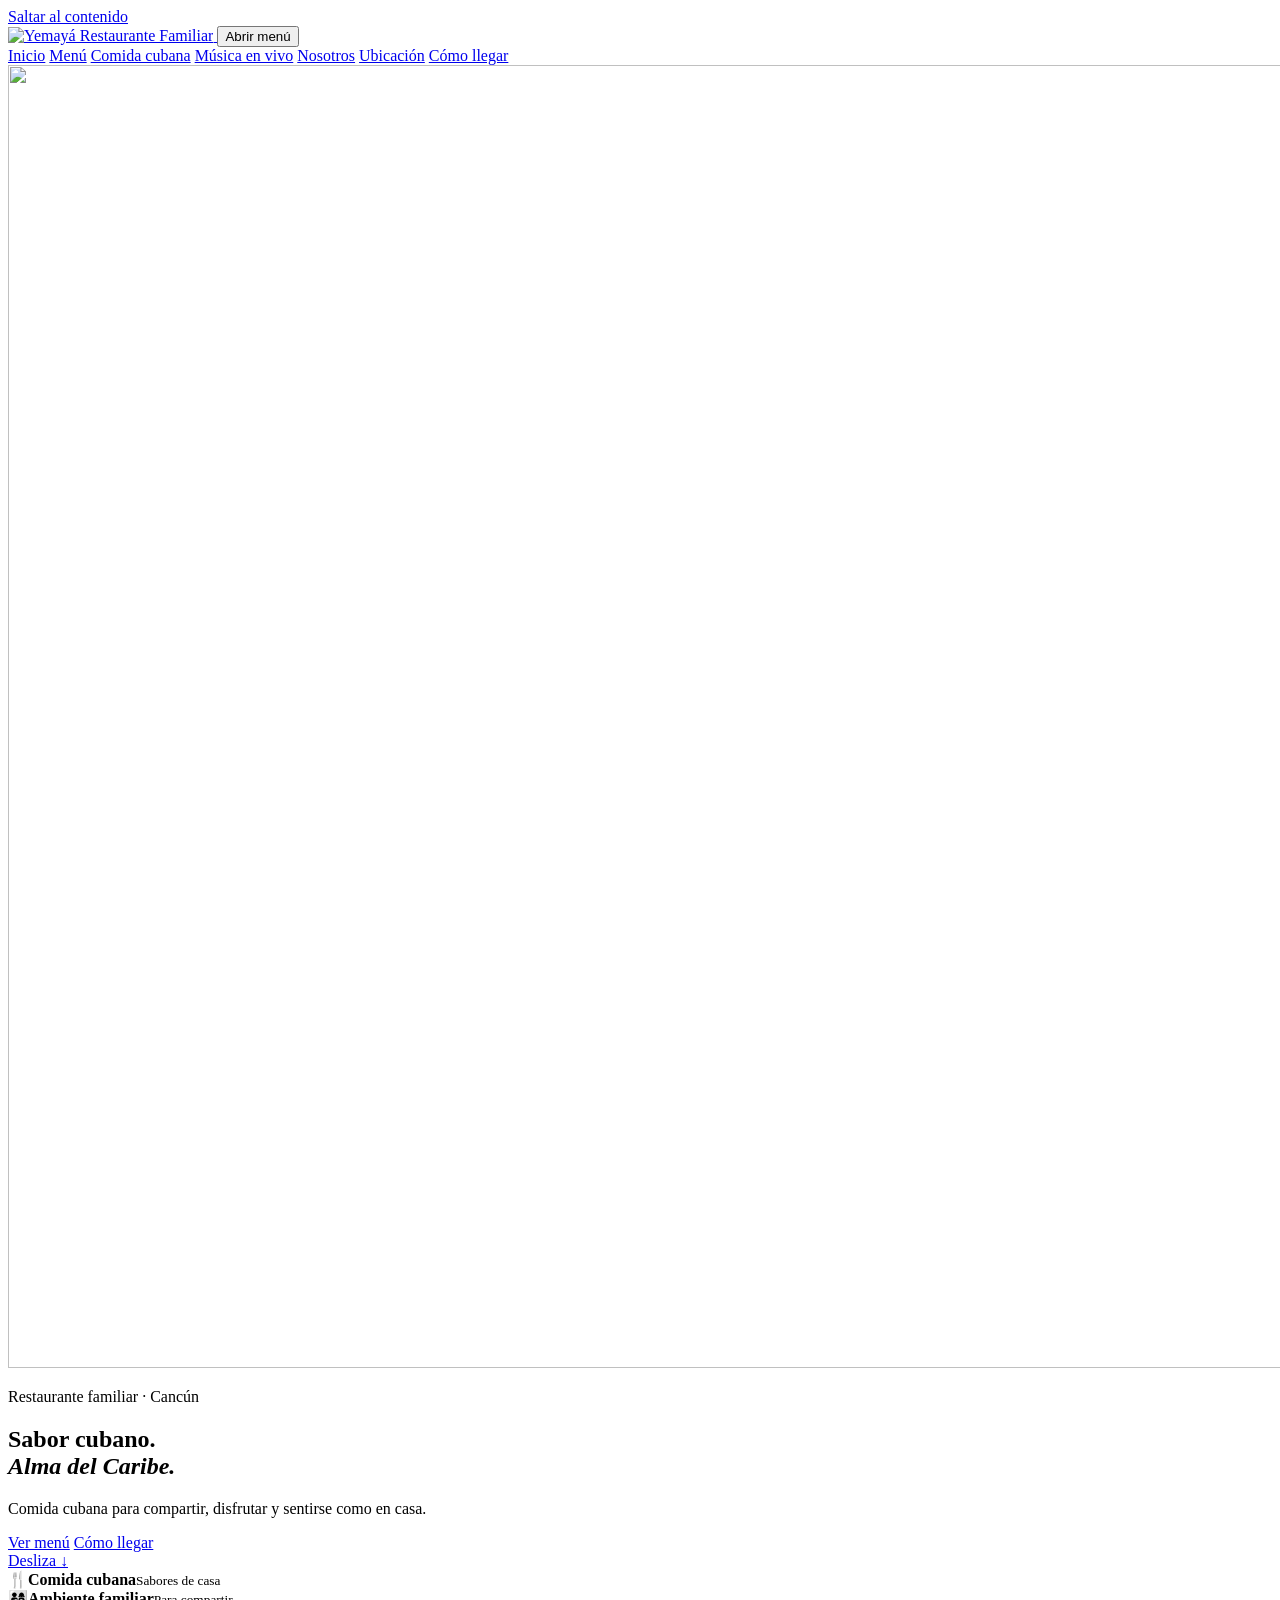
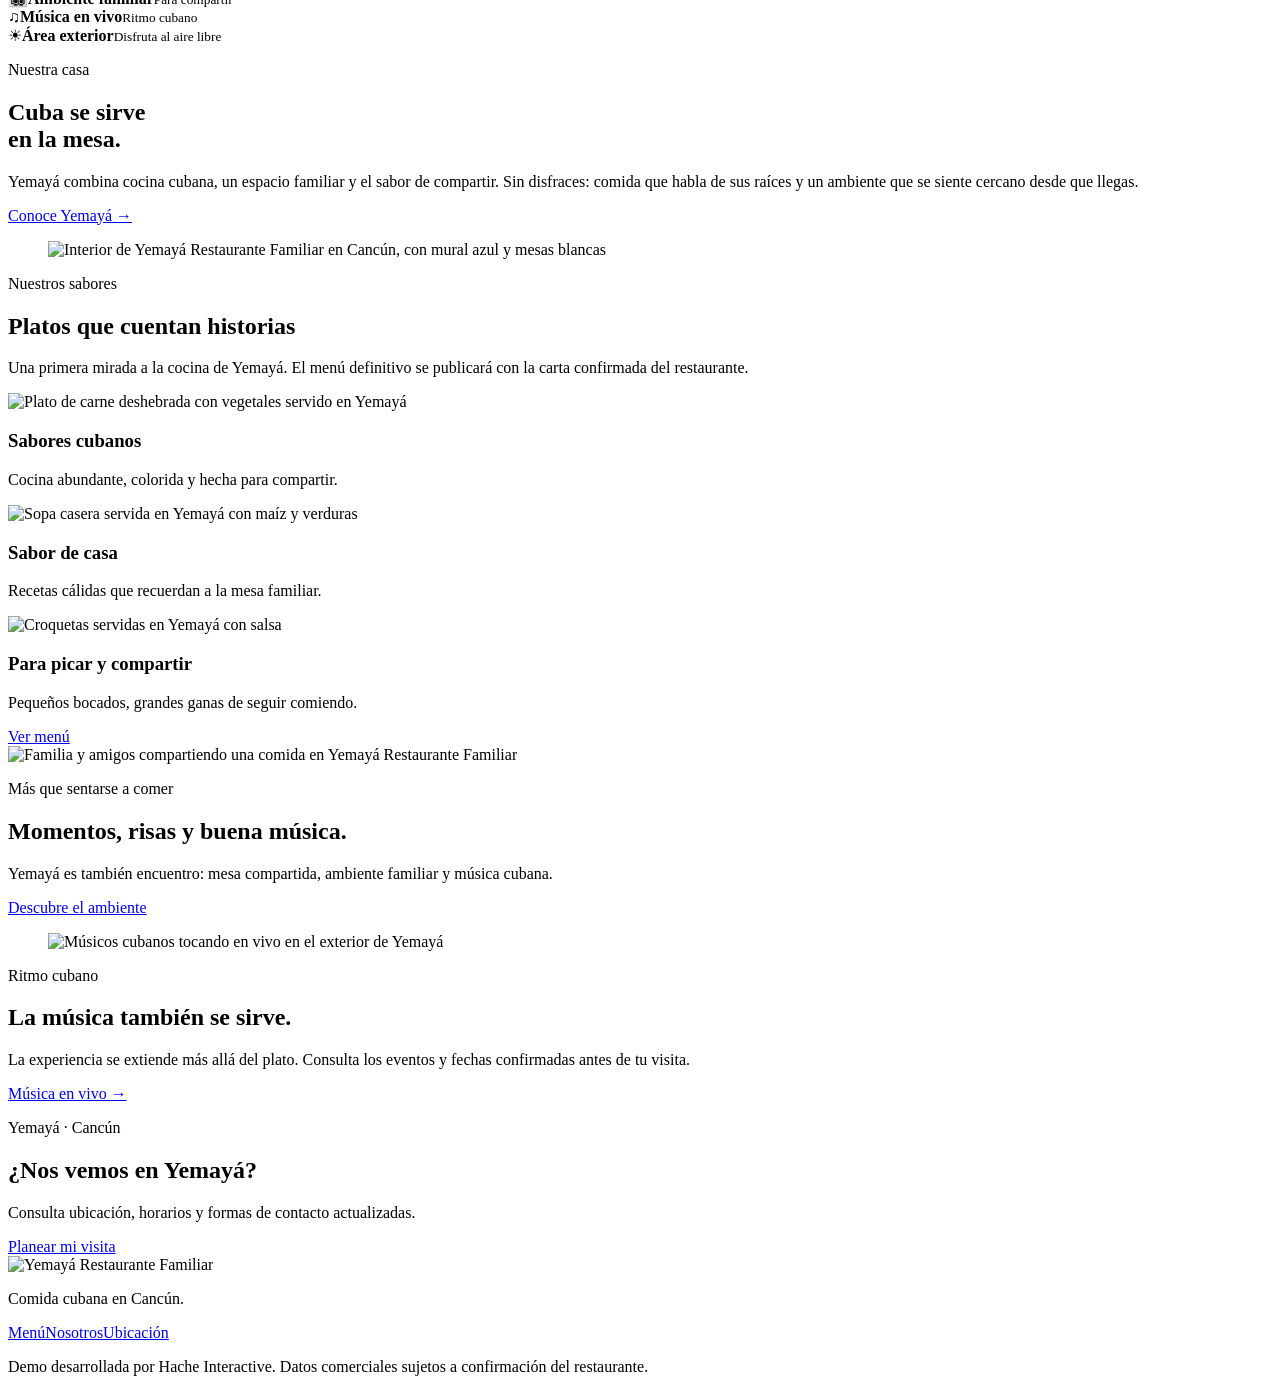
==== index.html @ 896ebc2c "Build SEO-first mobile homepage" ====
<!doctype html>
<html lang="es-MX">
<head>
  <meta charset="utf-8">
  <meta name="viewport" content="width=device-width,initial-scale=1,viewport-fit=cover">
  <title>Comida cubana en Cancún | Yemayá Restaurante Familiar</title>
  <meta name="description" content="Descubre Yemayá Restaurante Familiar: comida cubana en Cancún, ambiente familiar, sabores caseros y música cubana en vivo.">
  <link rel="canonical" href="https://yemaya.hacheinteractive.com/">
  <meta name="theme-color" content="#062d57">
  <meta property="og:type" content="website">
  <meta property="og:locale" content="es_MX">
  <meta property="og:title" content="Yemayá Restaurante Familiar | Comida cubana en Cancún">
  <meta property="og:description" content="Comida cubana, ambiente familiar y sabor de casa en Cancún.">
  <meta property="og:url" content="https://yemaya.hacheinteractive.com/">
  <meta property="og:image" content="https://yemaya.hacheinteractive.com/assets/hero-ropa-vieja.webp">
  <link rel="stylesheet" href="/styles.css">
  <link rel="preload" as="image" href="/assets/hero-ropa-vieja.webp" fetchpriority="high">
  <script type="application/ld+json">
  {
    "@context":"https://schema.org",
    "@type":"Restaurant",
    "name":"Yemayá Restaurante Familiar",
    "url":"https://yemaya.hacheinteractive.com/",
    "image":"https://yemaya.hacheinteractive.com/assets/hero-ropa-vieja.webp",
    "logo":"https://yemaya.hacheinteractive.com/assets/yemaya-logo-original.png",
    "servesCuisine":["Cubana","Caribeña"],
    "areaServed":{"@type":"City","name":"Cancún"},
    "sameAs":[]
  }
  </script>
</head>
<body>
  <a class="skip" href="#contenido">Saltar al contenido</a>
  <header class="site-header" data-header>
    <a class="brand" href="/" aria-label="Yemayá Restaurante Familiar, inicio">
      <img src="/assets/yemaya-logo-original.png" width="691" height="305" alt="Yemayá Restaurante Familiar">
    </a>
    <button class="menu-toggle" type="button" aria-expanded="false" aria-controls="nav-principal" data-menu-toggle>
      <span></span><span></span><span></span><span class="sr-only">Abrir menú</span>
    </button>
    <nav id="nav-principal" class="nav" aria-label="Navegación principal" data-nav>
      <a href="/">Inicio</a>
      <a href="/menu/">Menú</a>
      <a href="/comida-cubana-cancun/">Comida cubana</a>
      <a href="/musica-cubana-en-vivo/">Música en vivo</a>
      <a href="/nosotros/">Nosotros</a>
      <a href="/ubicacion/">Ubicación</a>
      <a class="nav-cta" href="/ubicacion/">Cómo llegar</a>
    </nav>
  </header>

  <main id="contenido">
    <section class="hero" aria-labelledby="hero-title">
      <div class="hero-media" aria-hidden="true"><img src="/assets/hero-ropa-vieja.webp" alt="" width="1400" height="1303" fetchpriority="high" decoding="async"></div>
      <div class="hero-shade"></div>
      <div class="hero-copy reveal">
        <p class="eyebrow">Restaurante familiar · Cancún</p>
        <h1 id="hero-title">Sabor cubano.<br><em>Alma del Caribe.</em></h1>
        <p class="hero-lead">Comida cubana para compartir, disfrutar y sentirse como en casa.</p>
        <div class="hero-actions">
          <a class="button button-primary" href="/menu/">Ver menú</a>
          <a class="button button-ghost" href="/ubicacion/">Cómo llegar</a>
        </div>
      </div>
      <a class="scroll-cue" href="#historia" aria-label="Continuar a la siguiente sección">Desliza ↓</a>
    </section>

    <section class="quick-facts" aria-label="Características de Yemayá">
      <div><span aria-hidden="true">🍴</span><strong>Comida cubana</strong><small>Sabores de casa</small></div>
      <div><span aria-hidden="true">👨‍👩‍👧‍👦</span><strong>Ambiente familiar</strong><small>Para compartir</small></div>
      <div><span aria-hidden="true">♫</span><strong>Música en vivo</strong><small>Ritmo cubano</small></div>
      <div><span aria-hidden="true">☀</span><strong>Área exterior</strong><small>Disfruta al aire libre</small></div>
    </section>

    <section id="historia" class="story section-grid">
      <div class="story-copy reveal">
        <p class="eyebrow red">Nuestra casa</p>
        <h2>Cuba se sirve<br>en la mesa.</h2>
        <p>Yemayá combina cocina cubana, un espacio familiar y el sabor de compartir. Sin disfraces: comida que habla de sus raíces y un ambiente que se siente cercano desde que llegas.</p>
        <a class="text-link" href="/nosotros/">Conoce Yemayá <span>→</span></a>
      </div>
      <figure class="media-card parallax-media reveal">
        <img src="/assets/interior-yemaya.webp" alt="Interior de Yemayá Restaurante Familiar en Cancún, con mural azul y mesas blancas" width="1400" height="1395" loading="lazy" decoding="async">
      </figure>
    </section>

    <section class="flavours" aria-labelledby="sabores-title">
      <div class="section-heading reveal">
        <p class="eyebrow red">Nuestros sabores</p>
        <h2 id="sabores-title">Platos que cuentan historias</h2>
        <p>Una primera mirada a la cocina de Yemayá. El menú definitivo se publicará con la carta confirmada del restaurante.</p>
      </div>
      <div class="food-grid">
        <article class="food-card reveal"><div class="food-image"><img src="/assets/hero-ropa-vieja.webp" alt="Plato de carne deshebrada con vegetales servido en Yemayá" width="1400" height="1303" loading="lazy"></div><div class="food-body"><h3>Sabores cubanos</h3><p>Cocina abundante, colorida y hecha para compartir.</p></div></article>
        <article class="food-card reveal"><div class="food-image"><img src="/assets/sopa-cubana.webp" alt="Sopa casera servida en Yemayá con maíz y verduras" width="1400" height="788" loading="lazy"></div><div class="food-body"><h3>Sabor de casa</h3><p>Recetas cálidas que recuerdan a la mesa familiar.</p></div></article>
        <article class="food-card reveal"><div class="food-image"><img src="/assets/croquetas-cubanas.webp" alt="Croquetas servidas en Yemayá con salsa" width="1400" height="979" loading="lazy"></div><div class="food-body"><h3>Para picar y compartir</h3><p>Pequeños bocados, grandes ganas de seguir comiendo.</p></div></article>
      </div>
      <div class="center"><a class="button button-outline" href="/menu/">Ver menú</a></div>
    </section>

    <section class="experience" aria-labelledby="experiencia-title">
      <div class="experience-image parallax-media"><img src="/assets/ambiente-familiar.webp" alt="Familia y amigos compartiendo una comida en Yemayá Restaurante Familiar" width="1400" height="788" loading="lazy"></div>
      <div class="experience-copy reveal">
        <p class="eyebrow">Más que sentarse a comer</p>
        <h2 id="experiencia-title">Momentos, risas y buena música.</h2>
        <p>Yemayá es también encuentro: mesa compartida, ambiente familiar y música cubana.</p>
        <a class="button button-ghost" href="/musica-cubana-en-vivo/">Descubre el ambiente</a>
      </div>
    </section>

    <section class="music section-grid reverse">
      <figure class="media-card parallax-media reveal"><img src="/assets/musica-cubana-vivo.webp" alt="Músicos cubanos tocando en vivo en el exterior de Yemayá" width="1400" height="788" loading="lazy"></figure>
      <div class="story-copy reveal"><p class="eyebrow red">Ritmo cubano</p><h2>La música también se sirve.</h2><p>La experiencia se extiende más allá del plato. Consulta los eventos y fechas confirmadas antes de tu visita.</p><a class="text-link" href="/musica-cubana-en-vivo/">Música en vivo <span>→</span></a></div>
    </section>

    <section class="visit reveal" aria-labelledby="visita-title">
      <p class="eyebrow">Yemayá · Cancún</p>
      <h2 id="visita-title">¿Nos vemos en Yemayá?</h2>
      <p>Consulta ubicación, horarios y formas de contacto actualizadas.</p>
      <a class="button button-primary" href="/ubicacion/">Planear mi visita</a>
    </section>
  </main>

  <footer class="footer">
    <div><img src="/assets/yemaya-logo-original.png" width="691" height="305" alt="Yemayá Restaurante Familiar"><p>Comida cubana en Cancún.</p></div>
    <nav aria-label="Enlaces del pie"><a href="/menu/">Menú</a><a href="/nosotros/">Nosotros</a><a href="/ubicacion/">Ubicación</a></nav>
    <p class="fineprint">Demo desarrollada por Hache Interactive. Datos comerciales sujetos a confirmación del restaurante.</p>
  </footer>
  <script src="/app.js" defer></script>
</body>
</html>
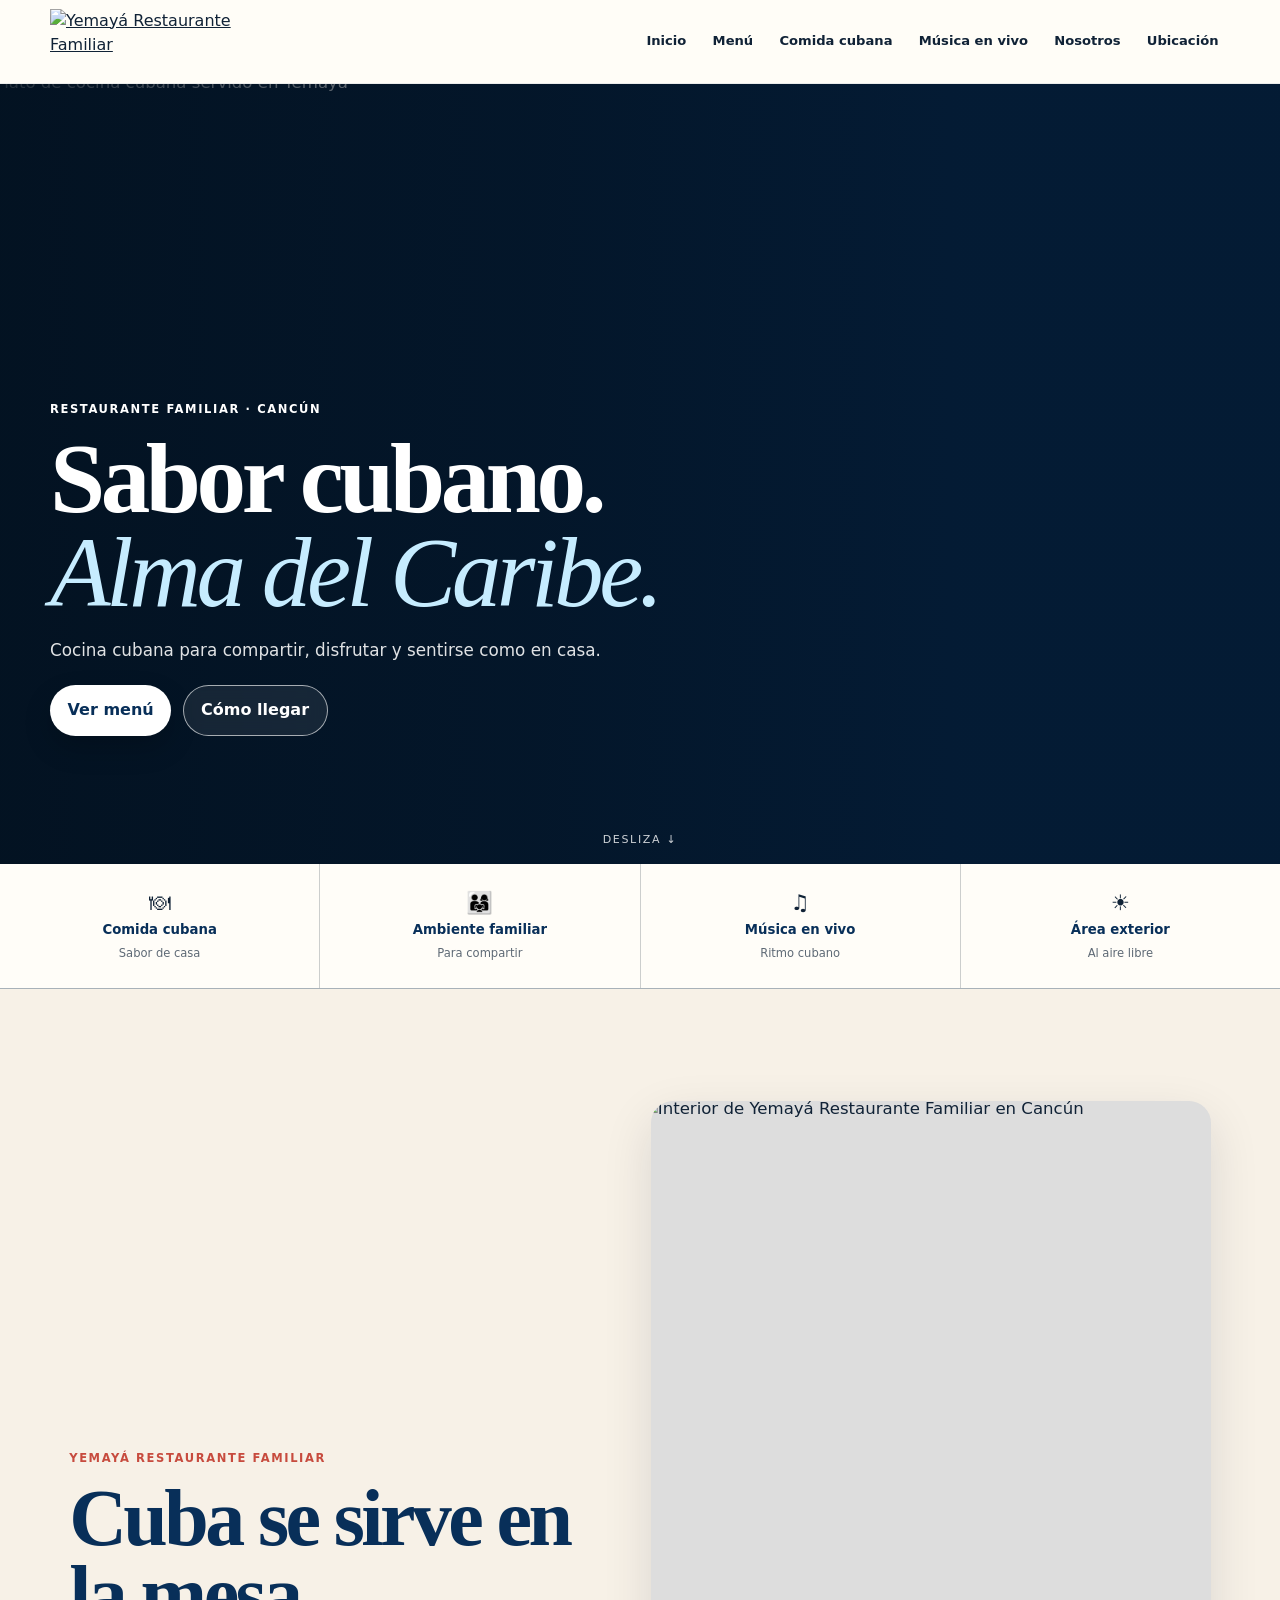
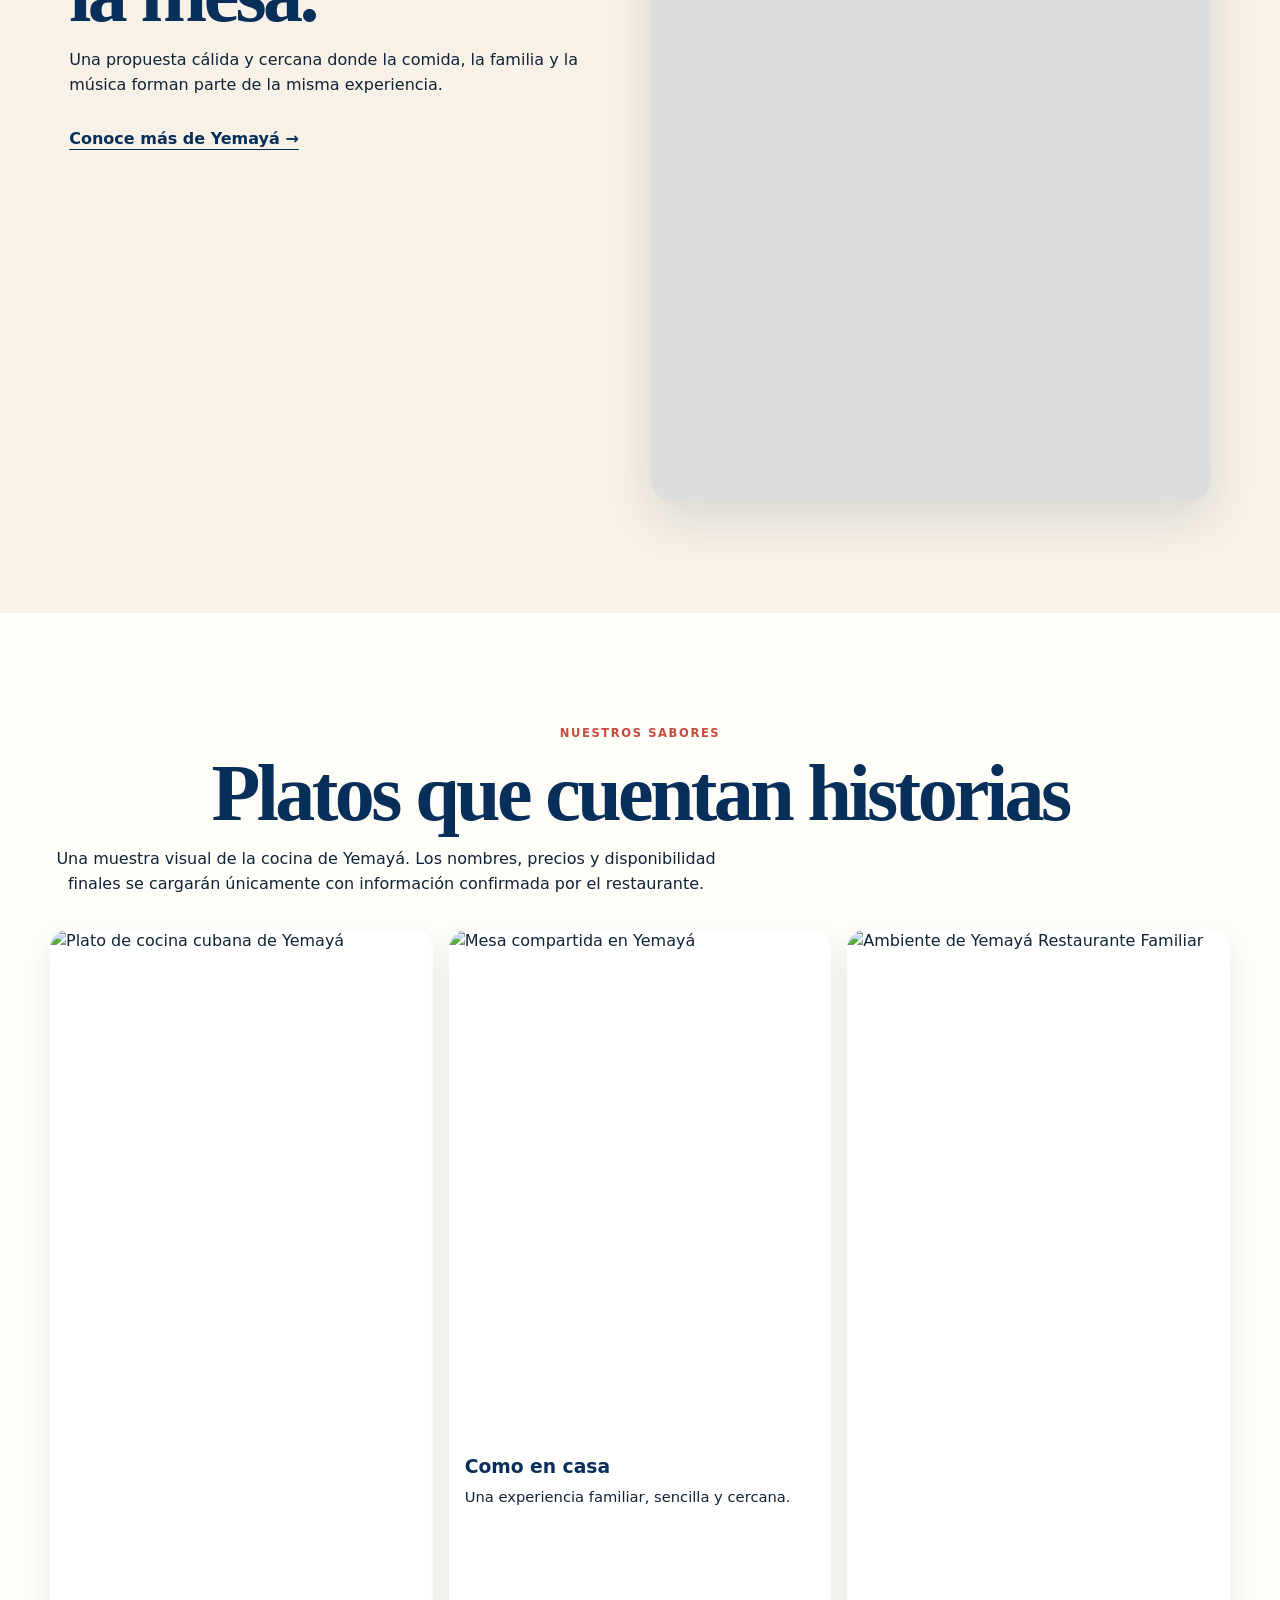
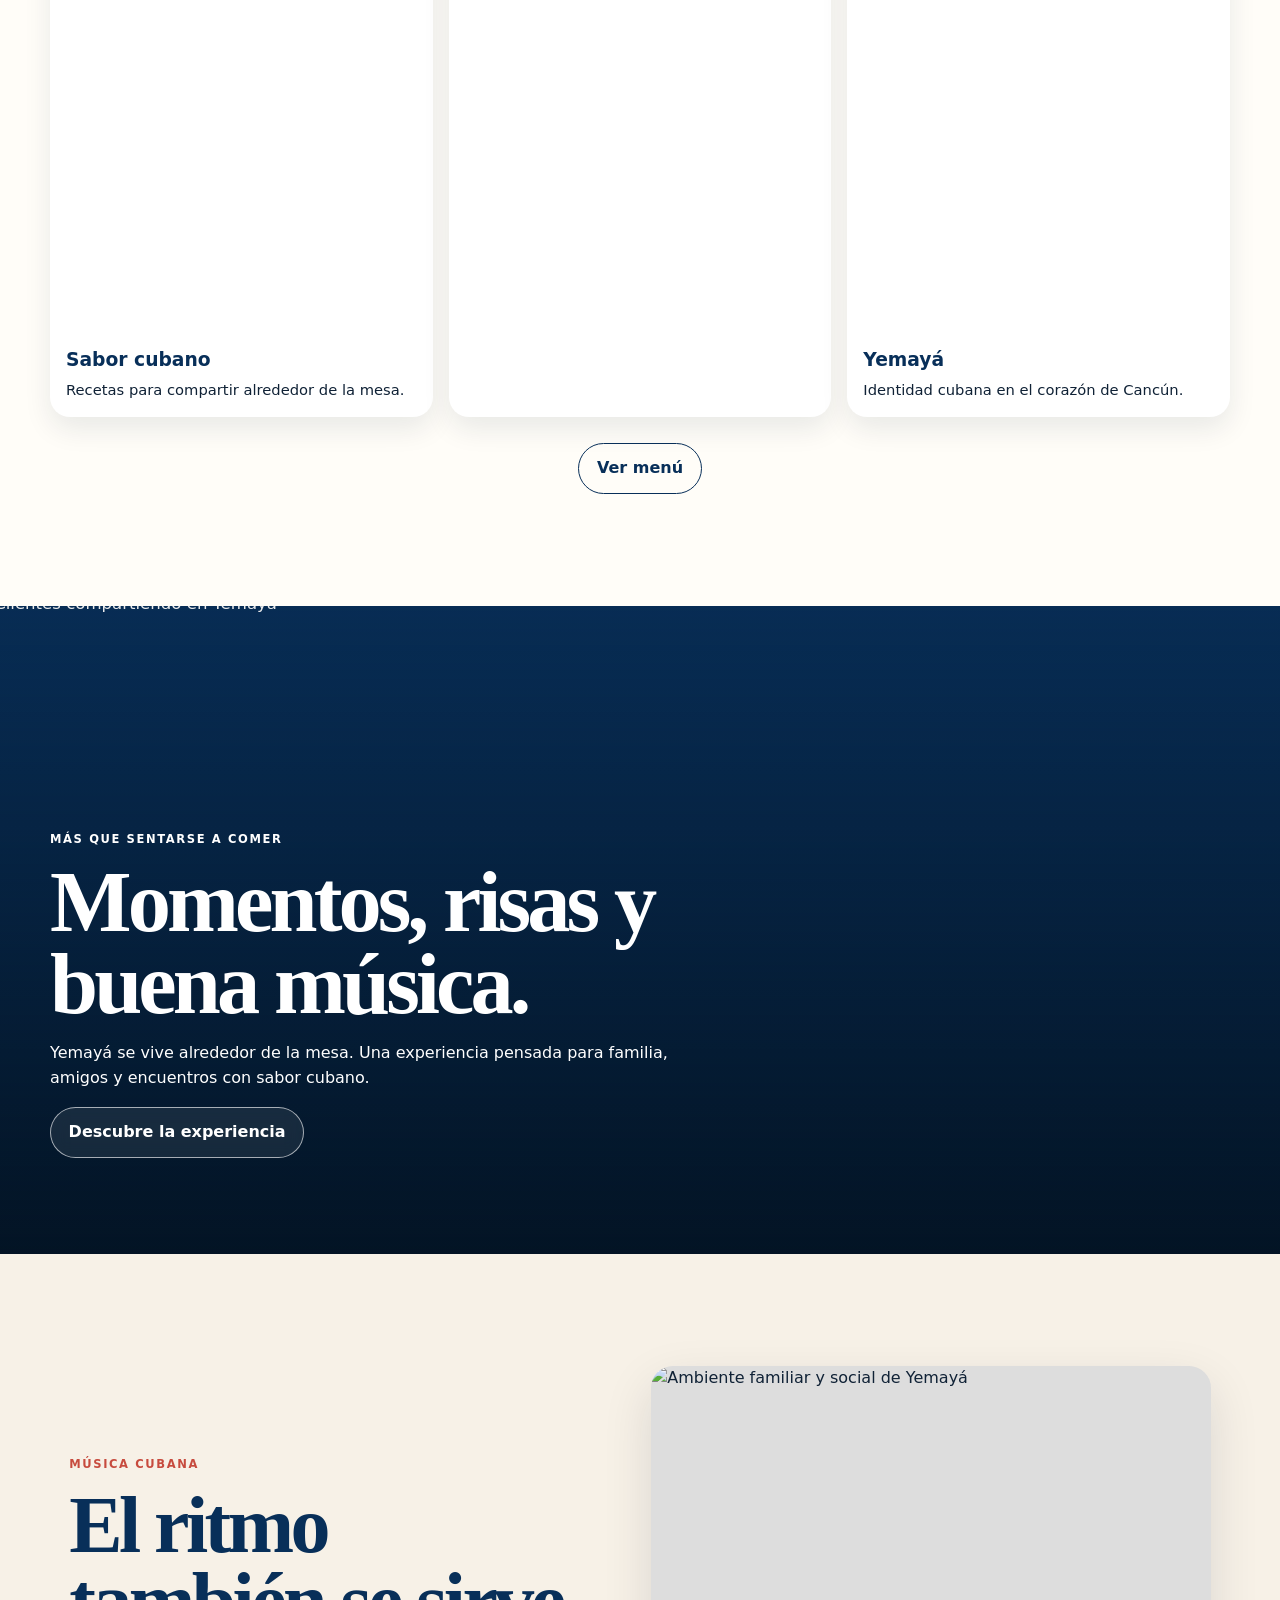
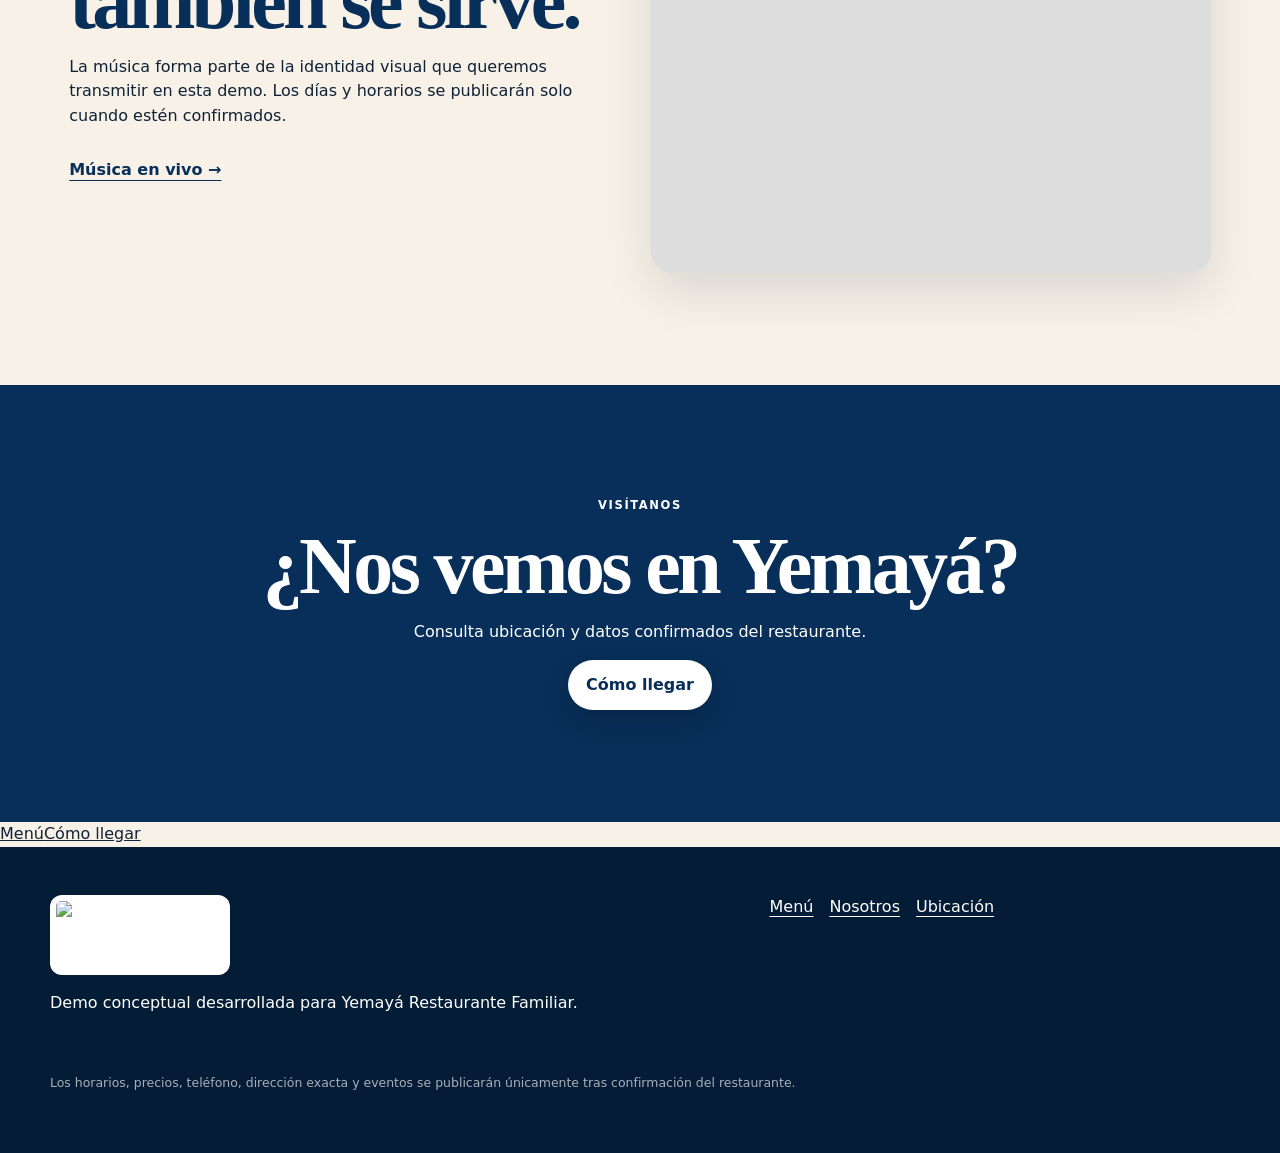
==== commit 964cceb3: "Harden demo SEO state and mobile content" ====
--- a/index.html
+++ b/index.html
@@ -3,129 +3,42 @@
 <head>
   <meta charset="utf-8">
   <meta name="viewport" content="width=device-width,initial-scale=1,viewport-fit=cover">
+  <meta name="robots" content="noindex,nofollow">
   <title>Comida cubana en Cancún | Yemayá Restaurante Familiar</title>
-  <meta name="description" content="Descubre Yemayá Restaurante Familiar: comida cubana en Cancún, ambiente familiar, sabores caseros y música cubana en vivo.">
+  <meta name="description" content="Demo de Yemayá Restaurante Familiar: cocina cubana, ambiente familiar y música en vivo en Cancún.">
   <link rel="canonical" href="https://yemaya.hacheinteractive.com/">
-  <meta name="theme-color" content="#062d57">
   <meta property="og:type" content="website">
-  <meta property="og:locale" content="es_MX">
   <meta property="og:title" content="Yemayá Restaurante Familiar | Comida cubana en Cancún">
-  <meta property="og:description" content="Comida cubana, ambiente familiar y sabor de casa en Cancún.">
+  <meta property="og:description" content="Comida cubana, ambiente familiar y música en vivo en Cancún.">
   <meta property="og:url" content="https://yemaya.hacheinteractive.com/">
   <meta property="og:image" content="https://yemaya.hacheinteractive.com/assets/hero-ropa-vieja.webp">
+  <meta name="theme-color" content="#082f59">
   <link rel="stylesheet" href="/styles.css">
-  <link rel="preload" as="image" href="/assets/hero-ropa-vieja.webp" fetchpriority="high">
-  <script type="application/ld+json">
-  {
-    "@context":"https://schema.org",
-    "@type":"Restaurant",
-    "name":"Yemayá Restaurante Familiar",
-    "url":"https://yemaya.hacheinteractive.com/",
-    "image":"https://yemaya.hacheinteractive.com/assets/hero-ropa-vieja.webp",
-    "logo":"https://yemaya.hacheinteractive.com/assets/yemaya-logo-original.png",
-    "servesCuisine":["Cubana","Caribeña"],
-    "areaServed":{"@type":"City","name":"Cancún"},
-    "sameAs":[]
-  }
-  </script>
+  <script type="application/ld+json">{"@context":"https://schema.org","@type":"Restaurant","name":"Yemayá Restaurante Familiar","url":"https://yemaya.hacheinteractive.com/","image":"https://yemaya.hacheinteractive.com/assets/hero-ropa-vieja.webp","logo":"https://yemaya.hacheinteractive.com/assets/yemaya-logo-original.png","servesCuisine":["Cubana","Caribeña"],"areaServed":{"@type":"City","name":"Cancún"}}</script>
 </head>
 <body>
-  <a class="skip" href="#contenido">Saltar al contenido</a>
-  <header class="site-header" data-header>
-    <a class="brand" href="/" aria-label="Yemayá Restaurante Familiar, inicio">
-      <img src="/assets/yemaya-logo-original.png" width="691" height="305" alt="Yemayá Restaurante Familiar">
-    </a>
-    <button class="menu-toggle" type="button" aria-expanded="false" aria-controls="nav-principal" data-menu-toggle>
-      <span></span><span></span><span></span><span class="sr-only">Abrir menú</span>
-    </button>
-    <nav id="nav-principal" class="nav" aria-label="Navegación principal" data-nav>
-      <a href="/">Inicio</a>
-      <a href="/menu/">Menú</a>
-      <a href="/comida-cubana-cancun/">Comida cubana</a>
-      <a href="/musica-cubana-en-vivo/">Música en vivo</a>
-      <a href="/nosotros/">Nosotros</a>
-      <a href="/ubicacion/">Ubicación</a>
-      <a class="nav-cta" href="/ubicacion/">Cómo llegar</a>
-    </nav>
-  </header>
-
-  <main id="contenido">
-    <section class="hero" aria-labelledby="hero-title">
-      <div class="hero-media" aria-hidden="true"><img src="/assets/hero-ropa-vieja.webp" alt="" width="1400" height="1303" fetchpriority="high" decoding="async"></div>
-      <div class="hero-shade"></div>
-      <div class="hero-copy reveal">
-        <p class="eyebrow">Restaurante familiar · Cancún</p>
-        <h1 id="hero-title">Sabor cubano.<br><em>Alma del Caribe.</em></h1>
-        <p class="hero-lead">Comida cubana para compartir, disfrutar y sentirse como en casa.</p>
-        <div class="hero-actions">
-          <a class="button button-primary" href="/menu/">Ver menú</a>
-          <a class="button button-ghost" href="/ubicacion/">Cómo llegar</a>
-        </div>
-      </div>
-      <a class="scroll-cue" href="#historia" aria-label="Continuar a la siguiente sección">Desliza ↓</a>
-    </section>
-
-    <section class="quick-facts" aria-label="Características de Yemayá">
-      <div><span aria-hidden="true">🍴</span><strong>Comida cubana</strong><small>Sabores de casa</small></div>
-      <div><span aria-hidden="true">👨‍👩‍👧‍👦</span><strong>Ambiente familiar</strong><small>Para compartir</small></div>
-      <div><span aria-hidden="true">♫</span><strong>Música en vivo</strong><small>Ritmo cubano</small></div>
-      <div><span aria-hidden="true">☀</span><strong>Área exterior</strong><small>Disfruta al aire libre</small></div>
-    </section>
-
-    <section id="historia" class="story section-grid">
-      <div class="story-copy reveal">
-        <p class="eyebrow red">Nuestra casa</p>
-        <h2>Cuba se sirve<br>en la mesa.</h2>
-        <p>Yemayá combina cocina cubana, un espacio familiar y el sabor de compartir. Sin disfraces: comida que habla de sus raíces y un ambiente que se siente cercano desde que llegas.</p>
-        <a class="text-link" href="/nosotros/">Conoce Yemayá <span>→</span></a>
-      </div>
-      <figure class="media-card parallax-media reveal">
-        <img src="/assets/interior-yemaya.webp" alt="Interior de Yemayá Restaurante Familiar en Cancún, con mural azul y mesas blancas" width="1400" height="1395" loading="lazy" decoding="async">
-      </figure>
-    </section>
-
-    <section class="flavours" aria-labelledby="sabores-title">
-      <div class="section-heading reveal">
-        <p class="eyebrow red">Nuestros sabores</p>
-        <h2 id="sabores-title">Platos que cuentan historias</h2>
-        <p>Una primera mirada a la cocina de Yemayá. El menú definitivo se publicará con la carta confirmada del restaurante.</p>
-      </div>
-      <div class="food-grid">
-        <article class="food-card reveal"><div class="food-image"><img src="/assets/hero-ropa-vieja.webp" alt="Plato de carne deshebrada con vegetales servido en Yemayá" width="1400" height="1303" loading="lazy"></div><div class="food-body"><h3>Sabores cubanos</h3><p>Cocina abundante, colorida y hecha para compartir.</p></div></article>
-        <article class="food-card reveal"><div class="food-image"><img src="/assets/sopa-cubana.webp" alt="Sopa casera servida en Yemayá con maíz y verduras" width="1400" height="788" loading="lazy"></div><div class="food-body"><h3>Sabor de casa</h3><p>Recetas cálidas que recuerdan a la mesa familiar.</p></div></article>
-        <article class="food-card reveal"><div class="food-image"><img src="/assets/croquetas-cubanas.webp" alt="Croquetas servidas en Yemayá con salsa" width="1400" height="979" loading="lazy"></div><div class="food-body"><h3>Para picar y compartir</h3><p>Pequeños bocados, grandes ganas de seguir comiendo.</p></div></article>
-      </div>
-      <div class="center"><a class="button button-outline" href="/menu/">Ver menú</a></div>
-    </section>
-
-    <section class="experience" aria-labelledby="experiencia-title">
-      <div class="experience-image parallax-media"><img src="/assets/ambiente-familiar.webp" alt="Familia y amigos compartiendo una comida en Yemayá Restaurante Familiar" width="1400" height="788" loading="lazy"></div>
-      <div class="experience-copy reveal">
-        <p class="eyebrow">Más que sentarse a comer</p>
-        <h2 id="experiencia-title">Momentos, risas y buena música.</h2>
-        <p>Yemayá es también encuentro: mesa compartida, ambiente familiar y música cubana.</p>
-        <a class="button button-ghost" href="/musica-cubana-en-vivo/">Descubre el ambiente</a>
-      </div>
-    </section>
-
-    <section class="music section-grid reverse">
-      <figure class="media-card parallax-media reveal"><img src="/assets/musica-cubana-vivo.webp" alt="Músicos cubanos tocando en vivo en el exterior de Yemayá" width="1400" height="788" loading="lazy"></figure>
-      <div class="story-copy reveal"><p class="eyebrow red">Ritmo cubano</p><h2>La música también se sirve.</h2><p>La experiencia se extiende más allá del plato. Consulta los eventos y fechas confirmadas antes de tu visita.</p><a class="text-link" href="/musica-cubana-en-vivo/">Música en vivo <span>→</span></a></div>
-    </section>
-
-    <section class="visit reveal" aria-labelledby="visita-title">
-      <p class="eyebrow">Yemayá · Cancún</p>
-      <h2 id="visita-title">¿Nos vemos en Yemayá?</h2>
-      <p>Consulta ubicación, horarios y formas de contacto actualizadas.</p>
-      <a class="button button-primary" href="/ubicacion/">Planear mi visita</a>
-    </section>
-  </main>
-
-  <footer class="footer">
-    <div><img src="/assets/yemaya-logo-original.png" width="691" height="305" alt="Yemayá Restaurante Familiar"><p>Comida cubana en Cancún.</p></div>
-    <nav aria-label="Enlaces del pie"><a href="/menu/">Menú</a><a href="/nosotros/">Nosotros</a><a href="/ubicacion/">Ubicación</a></nav>
-    <p class="fineprint">Demo desarrollada por Hache Interactive. Datos comerciales sujetos a confirmación del restaurante.</p>
-  </footer>
-  <script src="/app.js" defer></script>
-</body>
-</html>+<a class="skip" href="#contenido">Saltar al contenido</a>
+<header class="site-header" data-header>
+  <a class="brand" href="/" aria-label="Yemayá, inicio"><img src="/assets/yemaya-logo-original.png" alt="Yemayá Restaurante Familiar" width="604" height="270"></a>
+  <button class="menu-toggle" type="button" aria-expanded="false" aria-controls="main-nav" data-menu-toggle><span></span><span></span><span></span><span class="sr-only">Abrir menú</span></button>
+  <nav class="nav" id="main-nav" data-nav aria-label="Navegación principal">
+    <a href="/">Inicio</a><a href="/menu/">Menú</a><a href="/comida-cubana-cancun/">Comida cubana</a><a href="/musica-cubana-en-vivo/">Música en vivo</a><a href="/nosotros/">Nosotros</a><a href="/ubicacion/">Ubicación</a>
+  </nav>
+</header>
+<main id="contenido">
+<section class="hero" aria-labelledby="hero-title">
+  <div class="hero-media"><img src="/assets/hero-ropa-vieja.webp" alt="Plato de cocina cubana servido en Yemayá" width="1000" height="1000" fetchpriority="high"></div><div class="hero-shade"></div>
+  <div class="hero-copy reveal"><p class="eyebrow">Restaurante familiar · Cancún</p><h1 id="hero-title">Sabor cubano.<br><em>Alma del Caribe.</em></h1><p class="hero-lead">Cocina cubana para compartir, disfrutar y sentirse como en casa.</p><div class="hero-actions"><a class="button button-primary" href="/menu/">Ver menú</a><a class="button button-ghost" href="/ubicacion/">Cómo llegar</a></div></div>
+  <a class="scroll-cue" href="#historia">Desliza ↓</a>
+</section>
+<section class="quick-facts" aria-label="Características de Yemayá"><div><span>🍽</span><strong>Comida cubana</strong><small>Sabor de casa</small></div><div><span>👨‍👩‍👧</span><strong>Ambiente familiar</strong><small>Para compartir</small></div><div><span>♫</span><strong>Música en vivo</strong><small>Ritmo cubano</small></div><div><span>☀</span><strong>Área exterior</strong><small>Al aire libre</small></div></section>
+<section class="section-grid story" id="historia"><div class="story-copy reveal"><p class="eyebrow red">Yemayá Restaurante Familiar</p><h2>Cuba se sirve en la mesa.</h2><p>Una propuesta cálida y cercana donde la comida, la familia y la música forman parte de la misma experiencia.</p><a class="text-link" href="/nosotros/">Conoce más de Yemayá →</a></div><figure class="media-card reveal parallax-media"><img src="/assets/interior-yemaya.webp" alt="Interior de Yemayá Restaurante Familiar en Cancún" width="1000" height="1000" loading="lazy" decoding="async"></figure></section>
+<section class="flavours" aria-labelledby="sabores-title"><div class="section-heading reveal"><p class="eyebrow red">Nuestros sabores</p><h2 id="sabores-title">Platos que cuentan historias</h2><p>Una muestra visual de la cocina de Yemayá. Los nombres, precios y disponibilidad finales se cargarán únicamente con información confirmada por el restaurante.</p></div><div class="food-grid"><article class="food-card reveal"><div class="food-image"><img src="/assets/hero-ropa-vieja.webp" alt="Plato de cocina cubana de Yemayá" width="1000" height="1000" loading="lazy" decoding="async"></div><div class="food-body"><h3>Sabor cubano</h3><p>Recetas para compartir alrededor de la mesa.</p></div></article><article class="food-card reveal"><div class="food-image"><img src="/assets/ambiente-familiar.webp" alt="Mesa compartida en Yemayá" width="900" height="507" loading="lazy" decoding="async"></div><div class="food-body"><h3>Como en casa</h3><p>Una experiencia familiar, sencilla y cercana.</p></div></article><article class="food-card reveal"><div class="food-image"><img src="/assets/interior-yemaya.webp" alt="Ambiente de Yemayá Restaurante Familiar" width="1000" height="1000" loading="lazy" decoding="async"></div><div class="food-body"><h3>Yemayá</h3><p>Identidad cubana en el corazón de Cancún.</p></div></article></div><div class="center"><a class="button button-outline" href="/menu/">Ver menú</a></div></section>
+<section class="experience"><div class="experience-image parallax-media"><img src="/assets/ambiente-familiar.webp" alt="Clientes compartiendo en Yemayá" width="900" height="507" loading="lazy" decoding="async"></div><div class="experience-copy reveal"><p class="eyebrow">Más que sentarse a comer</p><h2>Momentos, risas y buena música.</h2><p>Yemayá se vive alrededor de la mesa. Una experiencia pensada para familia, amigos y encuentros con sabor cubano.</p><a class="button button-ghost" href="/musica-cubana-en-vivo/">Descubre la experiencia</a></div></section>
+<section class="section-grid music"><div class="story-copy reveal"><p class="eyebrow red">Música cubana</p><h2>El ritmo también se sirve.</h2><p>La música forma parte de la identidad visual que queremos transmitir en esta demo. Los días y horarios se publicarán solo cuando estén confirmados.</p><a class="text-link" href="/musica-cubana-en-vivo/">Música en vivo →</a></div><figure class="media-card reveal"><img src="/assets/ambiente-familiar.webp" alt="Ambiente familiar y social de Yemayá" width="900" height="507" loading="lazy" decoding="async"></figure></section>
+<section class="visit"><div class="reveal"><p class="eyebrow">Visítanos</p><h2>¿Nos vemos en Yemayá?</h2><p>Consulta ubicación y datos confirmados del restaurante.</p><a class="button button-primary" href="/ubicacion/">Cómo llegar</a></div></section>
+</main>
+<nav class="mobile-cta" aria-label="Acciones rápidas"><a href="/menu/">Menú</a><a href="/ubicacion/">Cómo llegar</a></nav>
+<footer class="footer"><div><img src="/assets/yemaya-logo-original.png" alt="Yemayá Restaurante Familiar" width="604" height="270"><p>Demo conceptual desarrollada para Yemayá Restaurante Familiar.</p></div><nav aria-label="Pie de página"><a href="/menu/">Menú</a><a href="/nosotros/">Nosotros</a><a href="/ubicacion/">Ubicación</a></nav><p class="fineprint">Los horarios, precios, teléfono, dirección exacta y eventos se publicarán únicamente tras confirmación del restaurante.</p></footer>
+<script src="/app.js" defer></script>
+</body></html>
--- a/styles.css
+++ b/styles.css
@@ -0,0 +1 @@
+:root{--navy:#082f59;--navy-2:#041c36;--cream:#f7f1e7;--paper:#fffdf8;--ink:#102236;--red:#c74b3e;--sky:#69c8ee;--line:rgba(8,47,89,.18);--shadow:0 18px 50px rgba(6,28,51,.12);--radius:22px;--max:1180px}*{box-sizing:border-box}html{scroll-behavior:smooth}body{margin:0;color:var(--ink);background:var(--cream);font-family:Inter,ui-sans-serif,system-ui,-apple-system,BlinkMacSystemFont,"Segoe UI",sans-serif;line-height:1.55}img{display:block;max-width:100%}a{color:inherit}.skip{position:fixed;left:1rem;top:-5rem;background:#fff;padding:.8rem 1rem;z-index:999}.skip:focus{top:1rem}.sr-only{position:absolute;width:1px;height:1px;padding:0;margin:-1px;overflow:hidden;clip:rect(0,0,0,0);white-space:nowrap;border:0}.site-header{position:sticky;top:0;z-index:100;display:flex;align-items:center;justify-content:space-between;min-height:76px;padding:.55rem 1rem;background:rgba(255,253,248,.94);backdrop-filter:blur(16px);border-bottom:1px solid rgba(8,47,89,.08);transition:.28s ease}.site-header.is-scrolled{min-height:64px;box-shadow:0 10px 30px rgba(6,28,51,.08)}.brand{width:148px;display:block}.brand img{width:100%;height:54px;object-fit:contain;object-position:center}.menu-toggle{width:46px;height:46px;border:0;background:transparent;display:grid;place-content:center;gap:5px;padding:0}.menu-toggle span:not(.sr-only){display:block;width:25px;height:2px;background:var(--navy);transition:.25s ease}.menu-toggle[aria-expanded=true] span:nth-child(1){transform:translateY(7px) rotate(45deg)}.menu-toggle[aria-expanded=true] span:nth-child(2){opacity:0}.menu-toggle[aria-expanded=true] span:nth-child(3){transform:translateY(-7px) rotate(-45deg)}.nav{position:fixed;inset:76px 0 auto 0;padding:1.1rem 1rem 1.4rem;background:var(--paper);display:grid;gap:.2rem;border-bottom:1px solid var(--line);box-shadow:var(--shadow);transform:translateY(-130%);opacity:0;pointer-events:none;transition:.3s ease}.nav.is-open{transform:none;opacity:1;pointer-events:auto}.nav a{text-decoration:none;padding:.9rem 1rem;border-radius:12px;font-weight:700}.nav a:hover,.nav a:focus-visible{background:rgba(8,47,89,.06)}.nav-cta{background:var(--navy)!important;color:white;text-align:center}.hero{position:relative;min-height:calc(100svh - 76px);display:flex;align-items:flex-end;overflow:hidden;background:var(--navy-2);color:white}.hero-media,.hero-shade{position:absolute;inset:0}.hero-media img{width:100%;height:100%;object-fit:cover;object-position:55% center;transform:scale(1.035);animation:heroBreath 14s ease-in-out infinite alternate}.hero-shade{background:linear-gradient(180deg,rgba(3,17,31,.18) 12%,rgba(3,17,31,.42) 48%,rgba(3,17,31,.92) 100%)}.hero-copy{position:relative;z-index:2;padding:2rem 1.25rem 6rem;max-width:760px}.eyebrow{text-transform:uppercase;letter-spacing:.14em;font-size:.72rem;font-weight:850;margin:0 0 .8rem}.eyebrow.red{color:var(--red)}h1,h2{font-family:Georgia,"Times New Roman",serif;letter-spacing:-.045em;line-height:.95;margin:.25rem 0 1rem}h1{font-size:clamp(3rem,13vw,6.2rem)}h1 em{font-weight:400;color:#c6ecff}.hero-lead{font-size:1.05rem;max-width:38rem;color:rgba(255,255,255,.88)}.hero-actions{display:flex;gap:.7rem;flex-wrap:wrap;margin-top:1.4rem}.button{display:inline-flex;align-items:center;justify-content:center;min-height:50px;padding:.75rem 1.1rem;border-radius:999px;text-decoration:none;font-weight:800;transition:transform .18s ease,box-shadow .18s ease,background .18s ease}.button:active{transform:scale(.98)}.button-primary{background:var(--navy);color:#fff;box-shadow:0 12px 28px rgba(0,0,0,.18)}.hero .button-primary{background:#fff;color:var(--navy)}.button-ghost{border:1px solid rgba(255,255,255,.62);color:white;background:rgba(255,255,255,.08);backdrop-filter:blur(8px)}.button-outline{border:1px solid var(--navy);color:var(--navy)}.scroll-cue{position:absolute;bottom:1rem;left:50%;z-index:2;transform:translateX(-50%);color:white;font-size:.69rem;text-transform:uppercase;letter-spacing:.15em;text-decoration:none;opacity:.8}.quick-facts{display:grid;grid-template-columns:1fr 1fr;gap:1px;background:var(--line);border-bottom:1px solid var(--line)}.quick-facts>div{background:var(--paper);padding:1.1rem .9rem;text-align:center}.quick-facts span{font-size:1.35rem;display:block}.quick-facts strong{display:block;font-size:.83rem;color:var(--navy)}.quick-facts small{font-size:.72rem;opacity:.67}.section-grid,.flavours,.visit{padding:4.8rem 1.2rem}.story{max-width:var(--max);margin:auto}.story-copy h2,.section-heading h2,.visit h2{font-size:clamp(2.7rem,10vw,5rem);color:var(--navy)}.story-copy p:not(.eyebrow),.section-heading p:not(.eyebrow){max-width:42rem}.text-link{display:inline-flex;gap:.6rem;margin-top:.8rem;font-weight:850;color:var(--navy);text-underline-offset:5px}.media-card{margin:2rem 0 0;border-radius:var(--radius);overflow:hidden;box-shadow:var(--shadow);background:#ddd}.media-card img{width:100%;aspect-ratio:4/3;object-fit:cover}.flavours{background:var(--paper)}.section-heading{max-width:var(--max);margin:0 auto 2rem;text-align:center}.food-grid{display:grid;gap:1rem;max-width:var(--max);margin:auto}.food-card{border-radius:20px;overflow:hidden;background:#fff;box-shadow:0 12px 28px rgba(6,28,51,.09);transition:transform .22s ease,box-shadow .22s ease}.food-card:hover{transform:translateY(-4px);box-shadow:0 20px 44px rgba(6,28,51,.14)}.food-image{overflow:hidden}.food-card img{width:100%;aspect-ratio:4/3;object-fit:cover;transition:transform .6s cubic-bezier(.2,.7,.2,1)}.food-card:hover img{transform:scale(1.045)}.food-body{padding:1rem}.food-body h3{margin:0 0 .3rem;color:var(--navy)}.food-body p{margin:0;font-size:.92rem}.center{text-align:center;margin-top:1.6rem}.experience{position:relative;min-height:72svh;display:flex;align-items:flex-end;color:#fff;overflow:hidden;background:var(--navy)}.experience-image{position:absolute;inset:0}.experience-image img{width:100%;height:115%;object-fit:cover;object-position:center}.experience:after{content:"";position:absolute;inset:0;background:linear-gradient(180deg,rgba(3,17,31,.08),rgba(3,17,31,.9))}.experience-copy{position:relative;z-index:2;padding:4rem 1.2rem;max-width:720px}.experience-copy h2{font-size:clamp(2.7rem,11vw,5.4rem)}.music{max-width:var(--max);margin:auto}.reverse .media-card{order:0}.visit{text-align:center;background:var(--navy);color:white}.visit h2{color:white}.visit p{max-width:40rem;margin-inline:auto}.visit .button-primary{background:white;color:var(--navy)}.footer{background:var(--navy-2);color:#fff;padding:2.5rem 1.2rem;display:grid;gap:1.8rem}.footer img{width:180px;height:80px;object-fit:contain;background:white;border-radius:12px;padding:.35rem}.footer nav{display:flex;gap:1rem;flex-wrap:wrap}.footer nav a{text-underline-offset:4px}.fineprint{opacity:.65;font-size:.78rem}.reveal{opacity:0;transform:translateY(26px);transition:opacity .7s ease,transform .7s cubic-bezier(.2,.65,.2,1)}.reveal.is-visible{opacity:1;transform:none}.subpage{width:min(100% - 2.2rem,960px);margin:auto;padding:2rem 0 5rem}.subpage>.text-link{margin-bottom:3rem}.subpage h1{color:var(--navy);font-size:clamp(3.2rem,12vw,6.8rem);max-width:900px}.subpage .lead{font-size:clamp(1.05rem,3.8vw,1.35rem);max-width:720px;margin-bottom:2rem}.subpage .media-card{margin:2.2rem 0}.subpage .media-card img{aspect-ratio:16/9}.prose,.menu-note{margin:3rem 0;max-width:760px}.prose h2,.menu-note h2{color:var(--navy);font-size:clamp(2rem,7vw,3.5rem);margin-top:2.4rem}.subpage .button{margin:.35rem .35rem .35rem 0}@keyframes heroBreath{from{transform:scale(1.035)}to{transform:scale(1.095)}}@media(prefers-reduced-motion:reduce){html{scroll-behavior:auto}.hero-media img{animation:none}.reveal{opacity:1;transform:none;transition:none}.food-card,.food-card img,.site-header{transition:none}}@media(min-width:760px){.quick-facts{grid-template-columns:repeat(4,1fr)}.section-grid{display:grid;grid-template-columns:1fr 1.08fr;align-items:center;gap:4rem}.media-card{margin:0}.food-grid{grid-template-columns:repeat(3,1fr)}.footer{grid-template-columns:1.2fr .8fr;align-items:start}.fineprint{grid-column:1/-1}.subpage{padding-top:3.5rem}}@media(min-width:980px){.site-header{padding:.45rem max(2rem,calc((100vw - var(--max))/2));height:84px}.brand{width:190px}.brand img{height:66px}.menu-toggle{display:none}.nav{position:static;inset:auto;display:flex;align-items:center;padding:0;background:transparent;box-shadow:none;border:0;transform:none;opacity:1;pointer-events:auto;gap:.2rem}.nav a{padding:.7rem .72rem;font-size:.82rem}.nav-cta{padding-inline:1.1rem!important}.hero{min-height:780px}.hero-copy{padding-left:max(2rem,calc((100vw - var(--max))/2));padding-bottom:8rem}.hero-shade{background:linear-gradient(90deg,rgba(3,17,31,.88) 0%,rgba(3,17,31,.52) 42%,rgba(3,17,31,.08) 75%)}.hero-media img{object-position:center 48%}.section-grid,.flavours,.visit{padding-block:7rem}.quick-facts>div{padding:1.4rem}.experience-copy{padding-left:max(2rem,calc((100vw - var(--max))/2));padding-bottom:6rem}.reverse .media-card{order:2}.footer{padding:3rem max(2rem,calc((100vw - var(--max))/2))}}
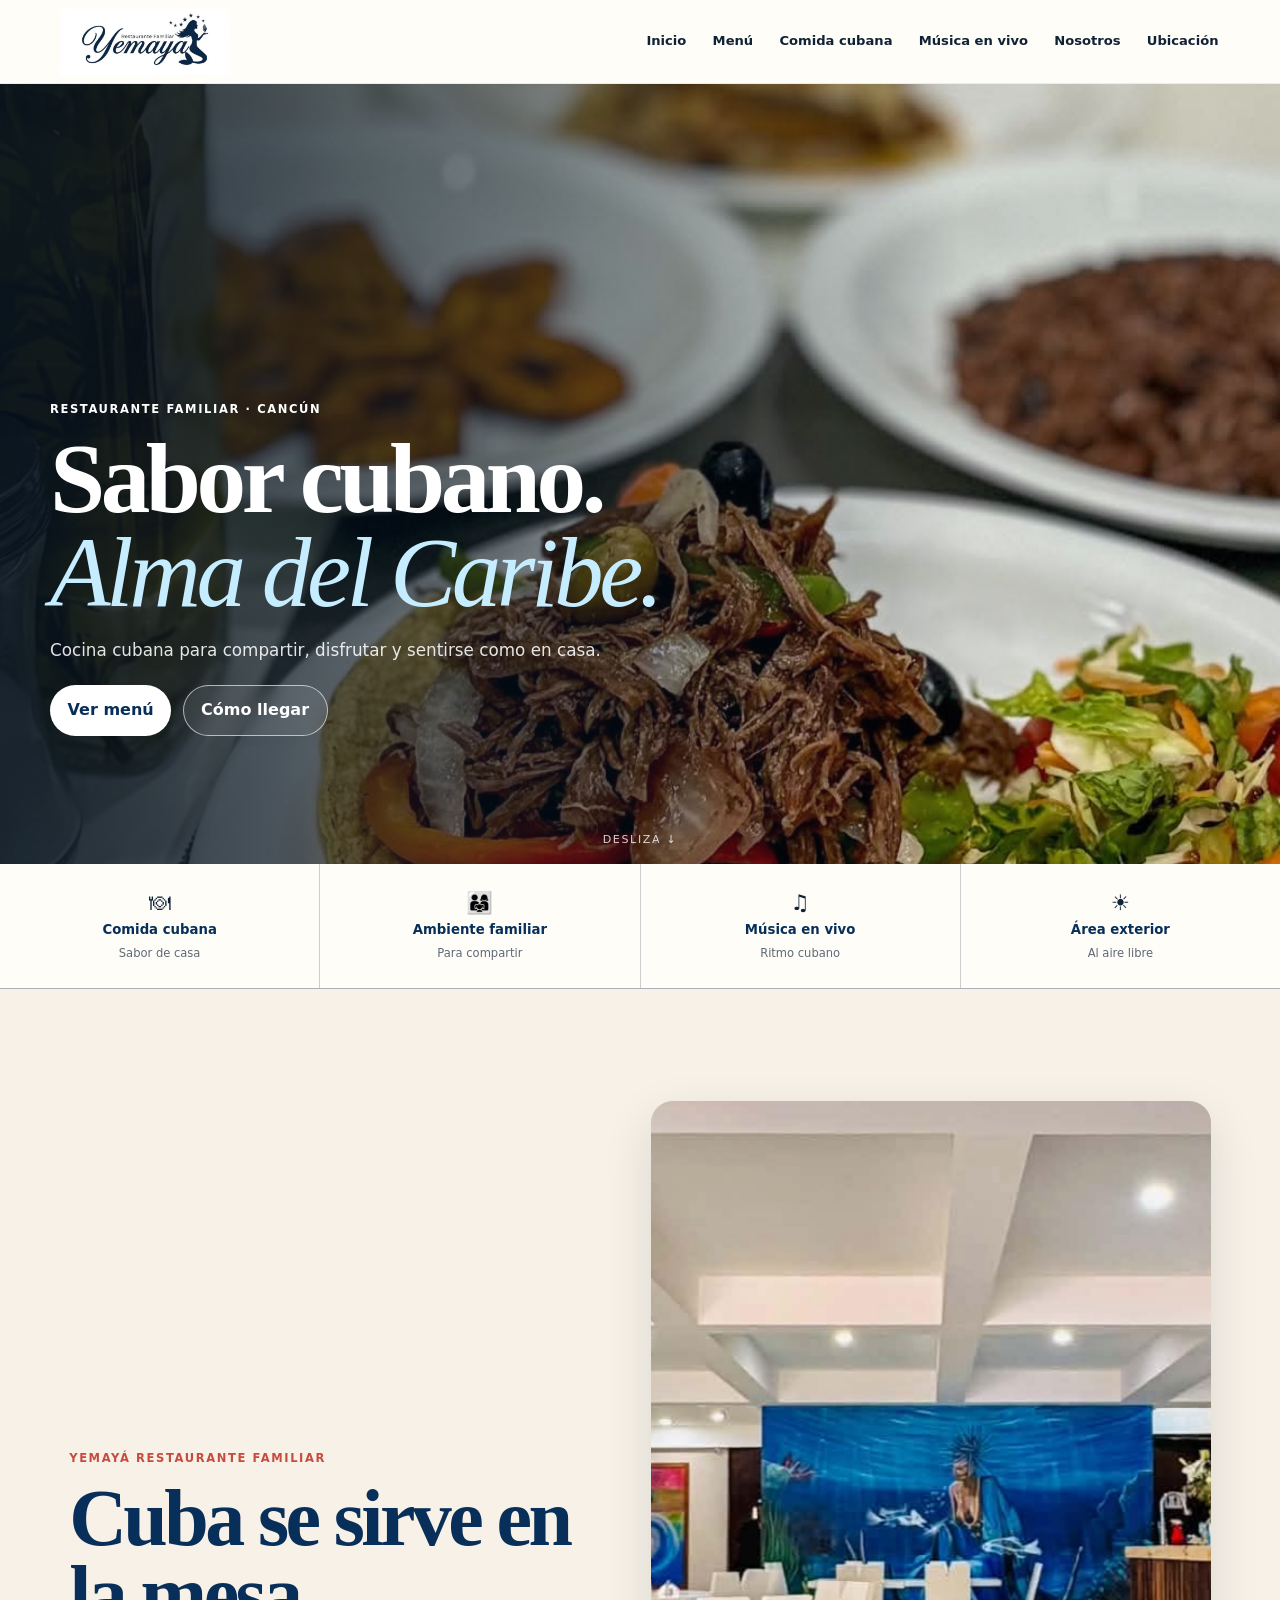
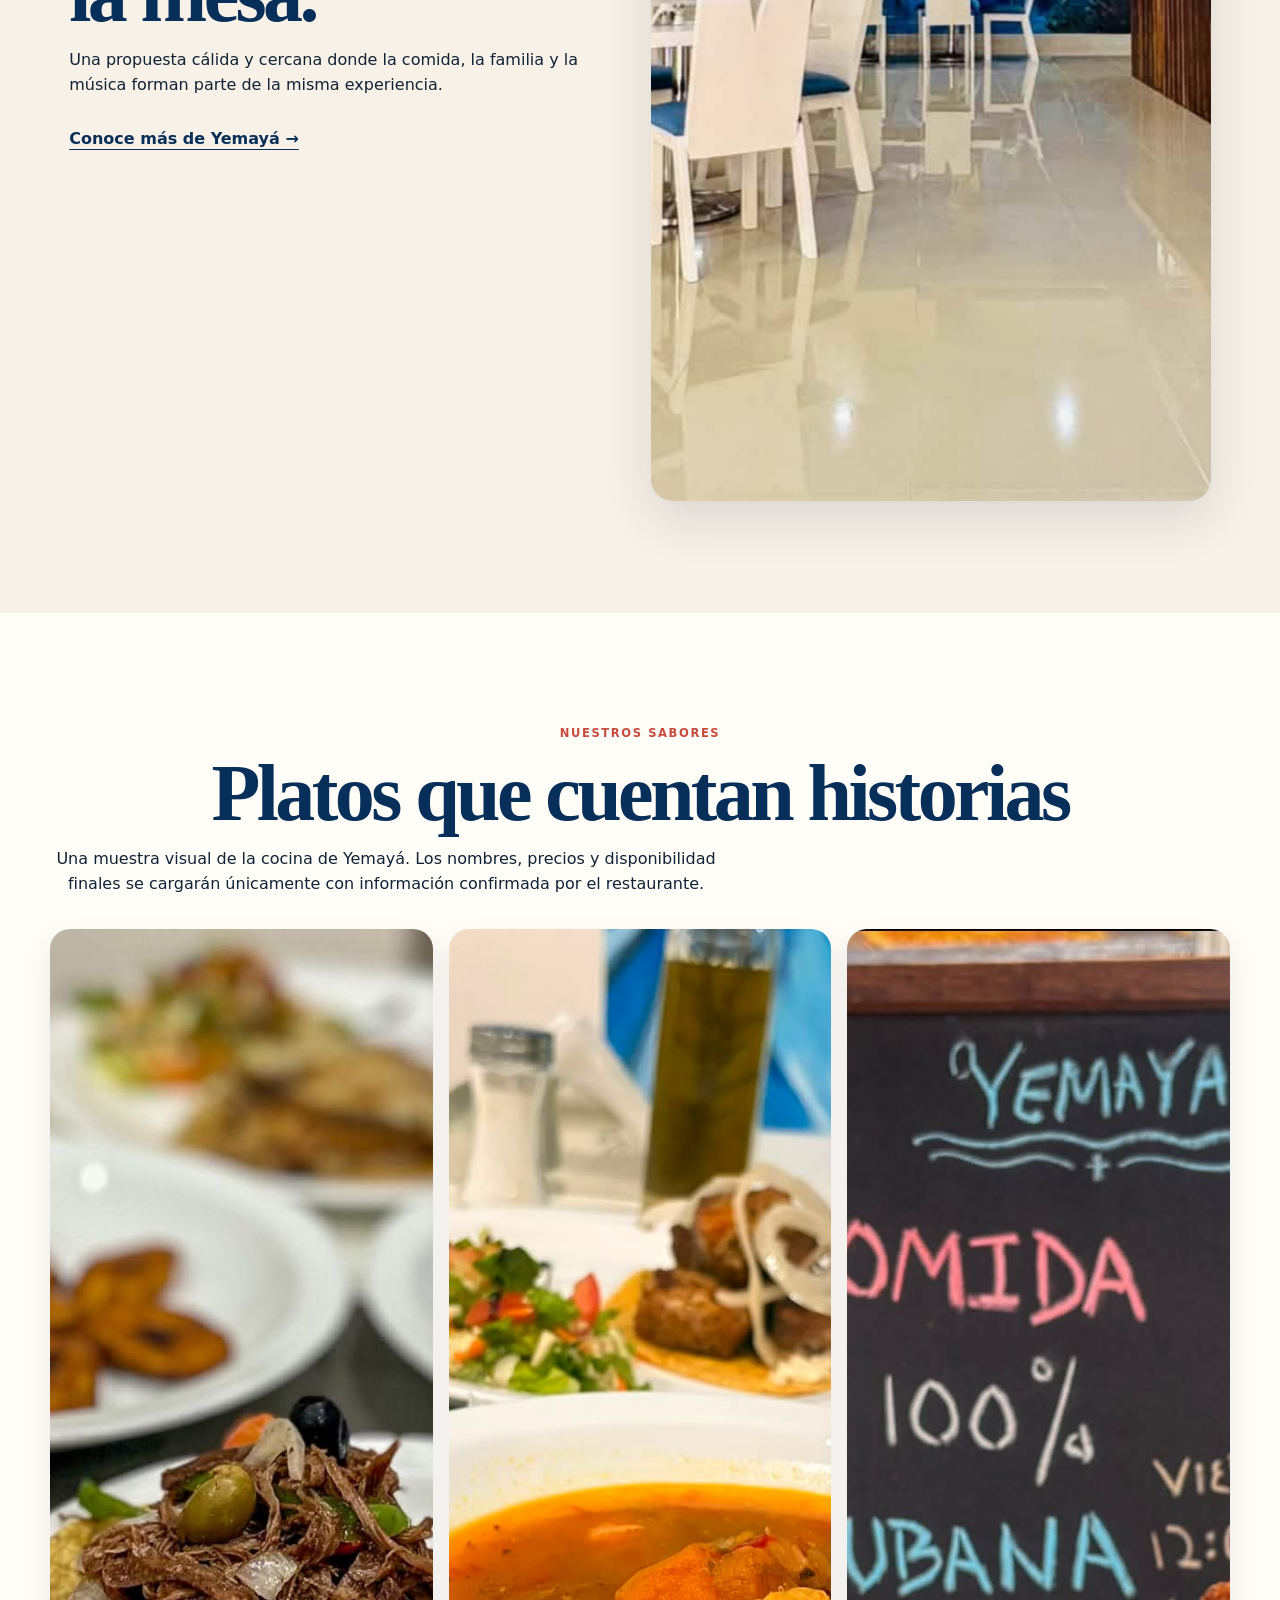
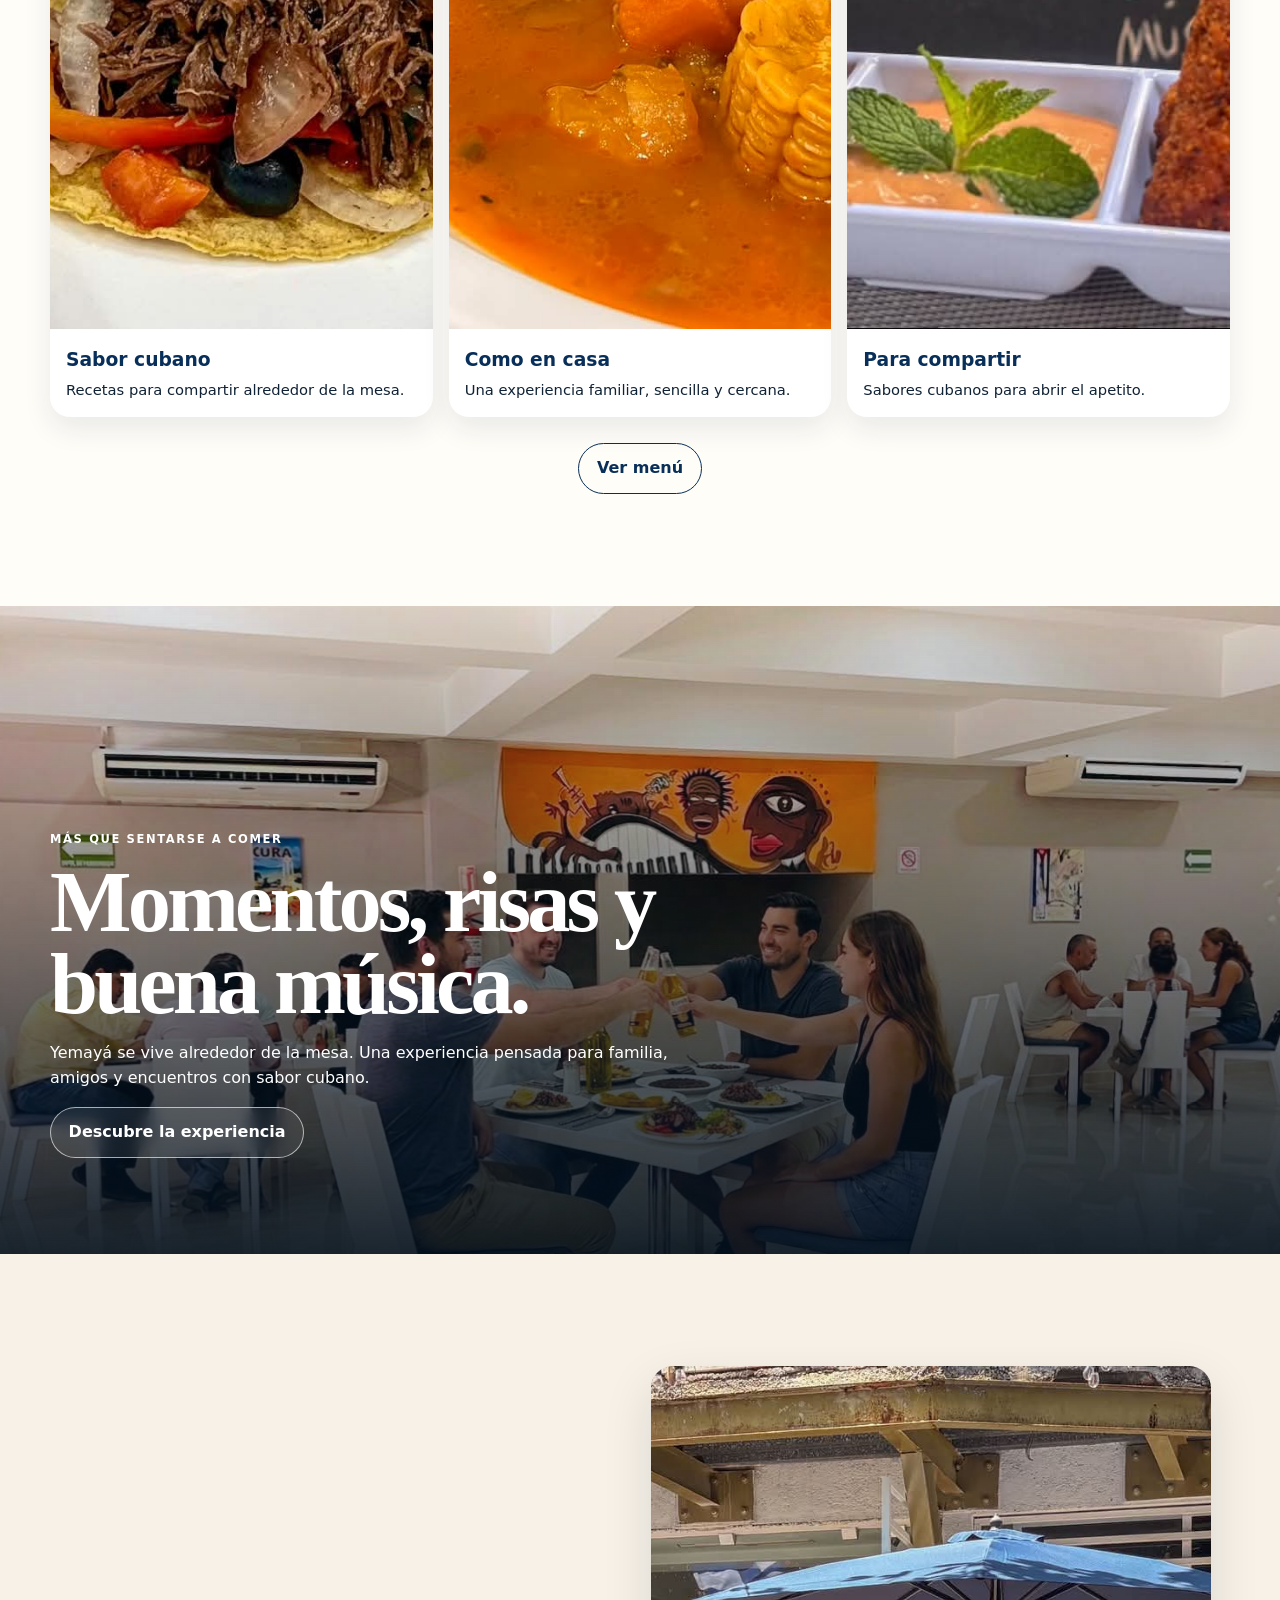
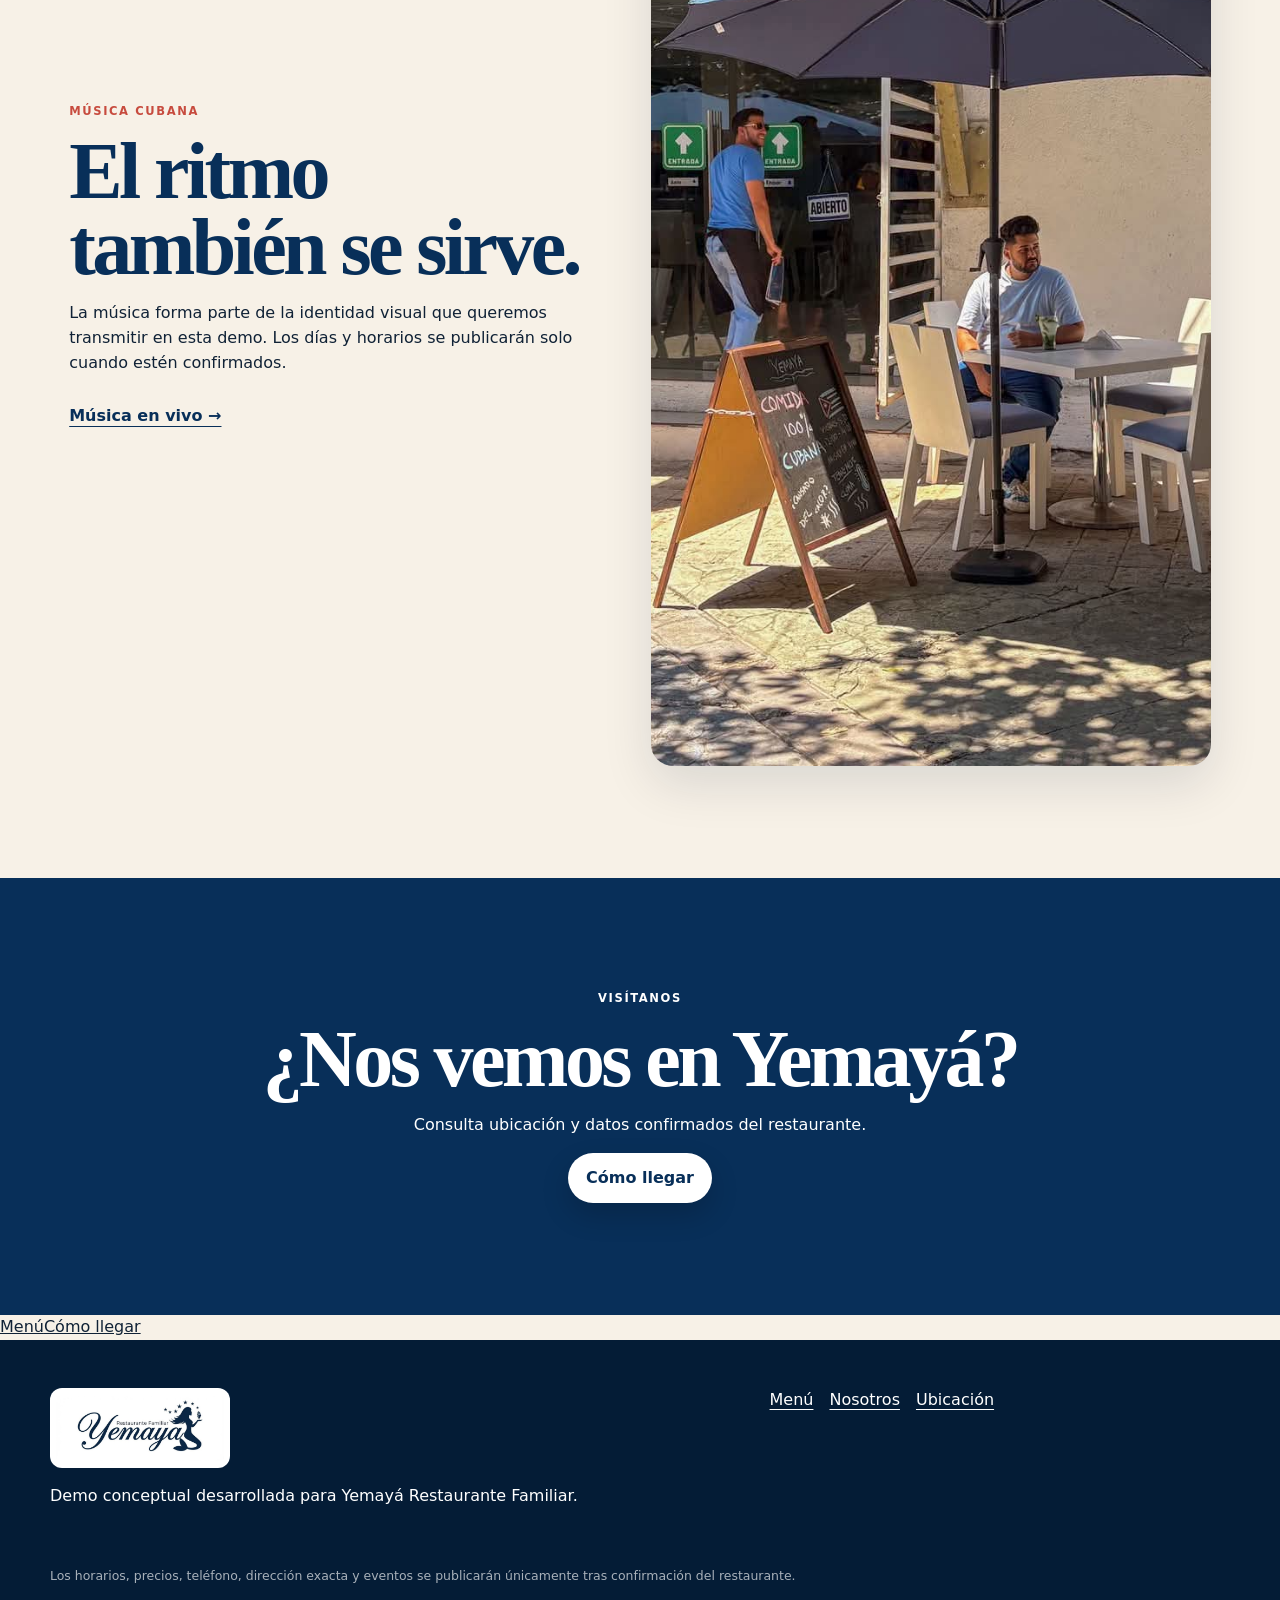
==== commit 619e2398: "Wire verified Yemaya photos into homepage" ====
--- a/index.html
+++ b/index.html
@@ -11,15 +11,15 @@
   <meta property="og:title" content="Yemayá Restaurante Familiar | Comida cubana en Cancún">
   <meta property="og:description" content="Comida cubana, ambiente familiar y música en vivo en Cancún.">
   <meta property="og:url" content="https://yemaya.hacheinteractive.com/">
-  <meta property="og:image" content="https://yemaya.hacheinteractive.com/assets/hero-ropa-vieja.webp">
+  <meta property="og:image" content="https://yemaya.hacheinteractive.com/assets/hero-comida-cubana.jpg">
   <meta name="theme-color" content="#082f59">
   <link rel="stylesheet" href="/styles.css">
-  <script type="application/ld+json">{"@context":"https://schema.org","@type":"Restaurant","name":"Yemayá Restaurante Familiar","url":"https://yemaya.hacheinteractive.com/","image":"https://yemaya.hacheinteractive.com/assets/hero-ropa-vieja.webp","logo":"https://yemaya.hacheinteractive.com/assets/yemaya-logo-original.png","servesCuisine":["Cubana","Caribeña"],"areaServed":{"@type":"City","name":"Cancún"}}</script>
+  <script type="application/ld+json">{"@context":"https://schema.org","@type":"Restaurant","name":"Yemayá Restaurante Familiar","url":"https://yemaya.hacheinteractive.com/","image":"https://yemaya.hacheinteractive.com/assets/hero-comida-cubana.jpg","logo":"https://yemaya.hacheinteractive.com/assets/logo-yemaya-original.jpg","servesCuisine":["Cubana","Caribeña"],"areaServed":{"@type":"City","name":"Cancún"}}</script>
 </head>
 <body>
 <a class="skip" href="#contenido">Saltar al contenido</a>
 <header class="site-header" data-header>
-  <a class="brand" href="/" aria-label="Yemayá, inicio"><img src="/assets/yemaya-logo-original.png" alt="Yemayá Restaurante Familiar" width="604" height="270"></a>
+  <a class="brand" href="/" aria-label="Yemayá, inicio"><img src="/assets/logo-yemaya-original.jpg" alt="Yemayá Restaurante Familiar" width="604" height="270"></a>
   <button class="menu-toggle" type="button" aria-expanded="false" aria-controls="main-nav" data-menu-toggle><span></span><span></span><span></span><span class="sr-only">Abrir menú</span></button>
   <nav class="nav" id="main-nav" data-nav aria-label="Navegación principal">
     <a href="/">Inicio</a><a href="/menu/">Menú</a><a href="/comida-cubana-cancun/">Comida cubana</a><a href="/musica-cubana-en-vivo/">Música en vivo</a><a href="/nosotros/">Nosotros</a><a href="/ubicacion/">Ubicación</a>
@@ -27,18 +27,18 @@
 </header>
 <main id="contenido">
 <section class="hero" aria-labelledby="hero-title">
-  <div class="hero-media"><img src="/assets/hero-ropa-vieja.webp" alt="Plato de cocina cubana servido en Yemayá" width="1000" height="1000" fetchpriority="high"></div><div class="hero-shade"></div>
+  <div class="hero-media"><img src="/assets/hero-comida-cubana.jpg" alt="Plato de cocina cubana servido en Yemayá" width="1000" height="1000" fetchpriority="high"></div><div class="hero-shade"></div>
   <div class="hero-copy reveal"><p class="eyebrow">Restaurante familiar · Cancún</p><h1 id="hero-title">Sabor cubano.<br><em>Alma del Caribe.</em></h1><p class="hero-lead">Cocina cubana para compartir, disfrutar y sentirse como en casa.</p><div class="hero-actions"><a class="button button-primary" href="/menu/">Ver menú</a><a class="button button-ghost" href="/ubicacion/">Cómo llegar</a></div></div>
   <a class="scroll-cue" href="#historia">Desliza ↓</a>
 </section>
 <section class="quick-facts" aria-label="Características de Yemayá"><div><span>🍽</span><strong>Comida cubana</strong><small>Sabor de casa</small></div><div><span>👨‍👩‍👧</span><strong>Ambiente familiar</strong><small>Para compartir</small></div><div><span>♫</span><strong>Música en vivo</strong><small>Ritmo cubano</small></div><div><span>☀</span><strong>Área exterior</strong><small>Al aire libre</small></div></section>
-<section class="section-grid story" id="historia"><div class="story-copy reveal"><p class="eyebrow red">Yemayá Restaurante Familiar</p><h2>Cuba se sirve en la mesa.</h2><p>Una propuesta cálida y cercana donde la comida, la familia y la música forman parte de la misma experiencia.</p><a class="text-link" href="/nosotros/">Conoce más de Yemayá →</a></div><figure class="media-card reveal parallax-media"><img src="/assets/interior-yemaya.webp" alt="Interior de Yemayá Restaurante Familiar en Cancún" width="1000" height="1000" loading="lazy" decoding="async"></figure></section>
-<section class="flavours" aria-labelledby="sabores-title"><div class="section-heading reveal"><p class="eyebrow red">Nuestros sabores</p><h2 id="sabores-title">Platos que cuentan historias</h2><p>Una muestra visual de la cocina de Yemayá. Los nombres, precios y disponibilidad finales se cargarán únicamente con información confirmada por el restaurante.</p></div><div class="food-grid"><article class="food-card reveal"><div class="food-image"><img src="/assets/hero-ropa-vieja.webp" alt="Plato de cocina cubana de Yemayá" width="1000" height="1000" loading="lazy" decoding="async"></div><div class="food-body"><h3>Sabor cubano</h3><p>Recetas para compartir alrededor de la mesa.</p></div></article><article class="food-card reveal"><div class="food-image"><img src="/assets/ambiente-familiar.webp" alt="Mesa compartida en Yemayá" width="900" height="507" loading="lazy" decoding="async"></div><div class="food-body"><h3>Como en casa</h3><p>Una experiencia familiar, sencilla y cercana.</p></div></article><article class="food-card reveal"><div class="food-image"><img src="/assets/interior-yemaya.webp" alt="Ambiente de Yemayá Restaurante Familiar" width="1000" height="1000" loading="lazy" decoding="async"></div><div class="food-body"><h3>Yemayá</h3><p>Identidad cubana en el corazón de Cancún.</p></div></article></div><div class="center"><a class="button button-outline" href="/menu/">Ver menú</a></div></section>
-<section class="experience"><div class="experience-image parallax-media"><img src="/assets/ambiente-familiar.webp" alt="Clientes compartiendo en Yemayá" width="900" height="507" loading="lazy" decoding="async"></div><div class="experience-copy reveal"><p class="eyebrow">Más que sentarse a comer</p><h2>Momentos, risas y buena música.</h2><p>Yemayá se vive alrededor de la mesa. Una experiencia pensada para familia, amigos y encuentros con sabor cubano.</p><a class="button button-ghost" href="/musica-cubana-en-vivo/">Descubre la experiencia</a></div></section>
-<section class="section-grid music"><div class="story-copy reveal"><p class="eyebrow red">Música cubana</p><h2>El ritmo también se sirve.</h2><p>La música forma parte de la identidad visual que queremos transmitir en esta demo. Los días y horarios se publicarán solo cuando estén confirmados.</p><a class="text-link" href="/musica-cubana-en-vivo/">Música en vivo →</a></div><figure class="media-card reveal"><img src="/assets/ambiente-familiar.webp" alt="Ambiente familiar y social de Yemayá" width="900" height="507" loading="lazy" decoding="async"></figure></section>
+<section class="section-grid story" id="historia"><div class="story-copy reveal"><p class="eyebrow red">Yemayá Restaurante Familiar</p><h2>Cuba se sirve en la mesa.</h2><p>Una propuesta cálida y cercana donde la comida, la familia y la música forman parte de la misma experiencia.</p><a class="text-link" href="/nosotros/">Conoce más de Yemayá →</a></div><figure class="media-card reveal parallax-media"><img src="/assets/interior-yemaya.jpg" alt="Interior de Yemayá Restaurante Familiar en Cancún" width="1000" height="1000" loading="lazy" decoding="async"></figure></section>
+<section class="flavours" aria-labelledby="sabores-title"><div class="section-heading reveal"><p class="eyebrow red">Nuestros sabores</p><h2 id="sabores-title">Platos que cuentan historias</h2><p>Una muestra visual de la cocina de Yemayá. Los nombres, precios y disponibilidad finales se cargarán únicamente con información confirmada por el restaurante.</p></div><div class="food-grid"><article class="food-card reveal"><div class="food-image"><img src="/assets/hero-comida-cubana.jpg" alt="Plato de cocina cubana de Yemayá" width="1000" height="1000" loading="lazy" decoding="async"></div><div class="food-body"><h3>Sabor cubano</h3><p>Recetas para compartir alrededor de la mesa.</p></div></article><article class="food-card reveal"><div class="food-image"><img src="/assets/sopa-cubana.jpg" alt="Sopa cubana servida en Yemayá" width="1000" height="1000" loading="lazy" decoding="async"></div><div class="food-body"><h3>Como en casa</h3><p>Una experiencia familiar, sencilla y cercana.</p></div></article><article class="food-card reveal"><div class="food-image"><img src="/assets/croquetas-cubanas.jpg" alt="Croquetas servidas en Yemayá" width="1000" height="1000" loading="lazy" decoding="async"></div><div class="food-body"><h3>Para compartir</h3><p>Sabores cubanos para abrir el apetito.</p></div></article></div><div class="center"><a class="button button-outline" href="/menu/">Ver menú</a></div></section>
+<section class="experience"><div class="experience-image parallax-media"><img src="/assets/ambiente-familiar.jpg" alt="Clientes compartiendo en Yemayá" width="1000" height="1000" loading="lazy" decoding="async"></div><div class="experience-copy reveal"><p class="eyebrow">Más que sentarse a comer</p><h2>Momentos, risas y buena música.</h2><p>Yemayá se vive alrededor de la mesa. Una experiencia pensada para familia, amigos y encuentros con sabor cubano.</p><a class="button button-ghost" href="/musica-cubana-en-vivo/">Descubre la experiencia</a></div></section>
+<section class="section-grid music"><div class="story-copy reveal"><p class="eyebrow red">Música cubana</p><h2>El ritmo también se sirve.</h2><p>La música forma parte de la identidad visual que queremos transmitir en esta demo. Los días y horarios se publicarán solo cuando estén confirmados.</p><a class="text-link" href="/musica-cubana-en-vivo/">Música en vivo →</a></div><figure class="media-card reveal"><img src="/assets/musica-cubana-vivo.jpg" alt="Músicos cubanos tocando en el exterior de Yemayá" width="1000" height="1000" loading="lazy" decoding="async"></figure></section>
 <section class="visit"><div class="reveal"><p class="eyebrow">Visítanos</p><h2>¿Nos vemos en Yemayá?</h2><p>Consulta ubicación y datos confirmados del restaurante.</p><a class="button button-primary" href="/ubicacion/">Cómo llegar</a></div></section>
 </main>
 <nav class="mobile-cta" aria-label="Acciones rápidas"><a href="/menu/">Menú</a><a href="/ubicacion/">Cómo llegar</a></nav>
-<footer class="footer"><div><img src="/assets/yemaya-logo-original.png" alt="Yemayá Restaurante Familiar" width="604" height="270"><p>Demo conceptual desarrollada para Yemayá Restaurante Familiar.</p></div><nav aria-label="Pie de página"><a href="/menu/">Menú</a><a href="/nosotros/">Nosotros</a><a href="/ubicacion/">Ubicación</a></nav><p class="fineprint">Los horarios, precios, teléfono, dirección exacta y eventos se publicarán únicamente tras confirmación del restaurante.</p></footer>
+<footer class="footer"><div><img src="/assets/logo-yemaya-original.jpg" alt="Yemayá Restaurante Familiar" width="604" height="270"><p>Demo conceptual desarrollada para Yemayá Restaurante Familiar.</p></div><nav aria-label="Pie de página"><a href="/menu/">Menú</a><a href="/nosotros/">Nosotros</a><a href="/ubicacion/">Ubicación</a></nav><p class="fineprint">Los horarios, precios, teléfono, dirección exacta y eventos se publicarán únicamente tras confirmación del restaurante.</p></footer>
 <script src="/app.js" defer></script>
 </body></html>
